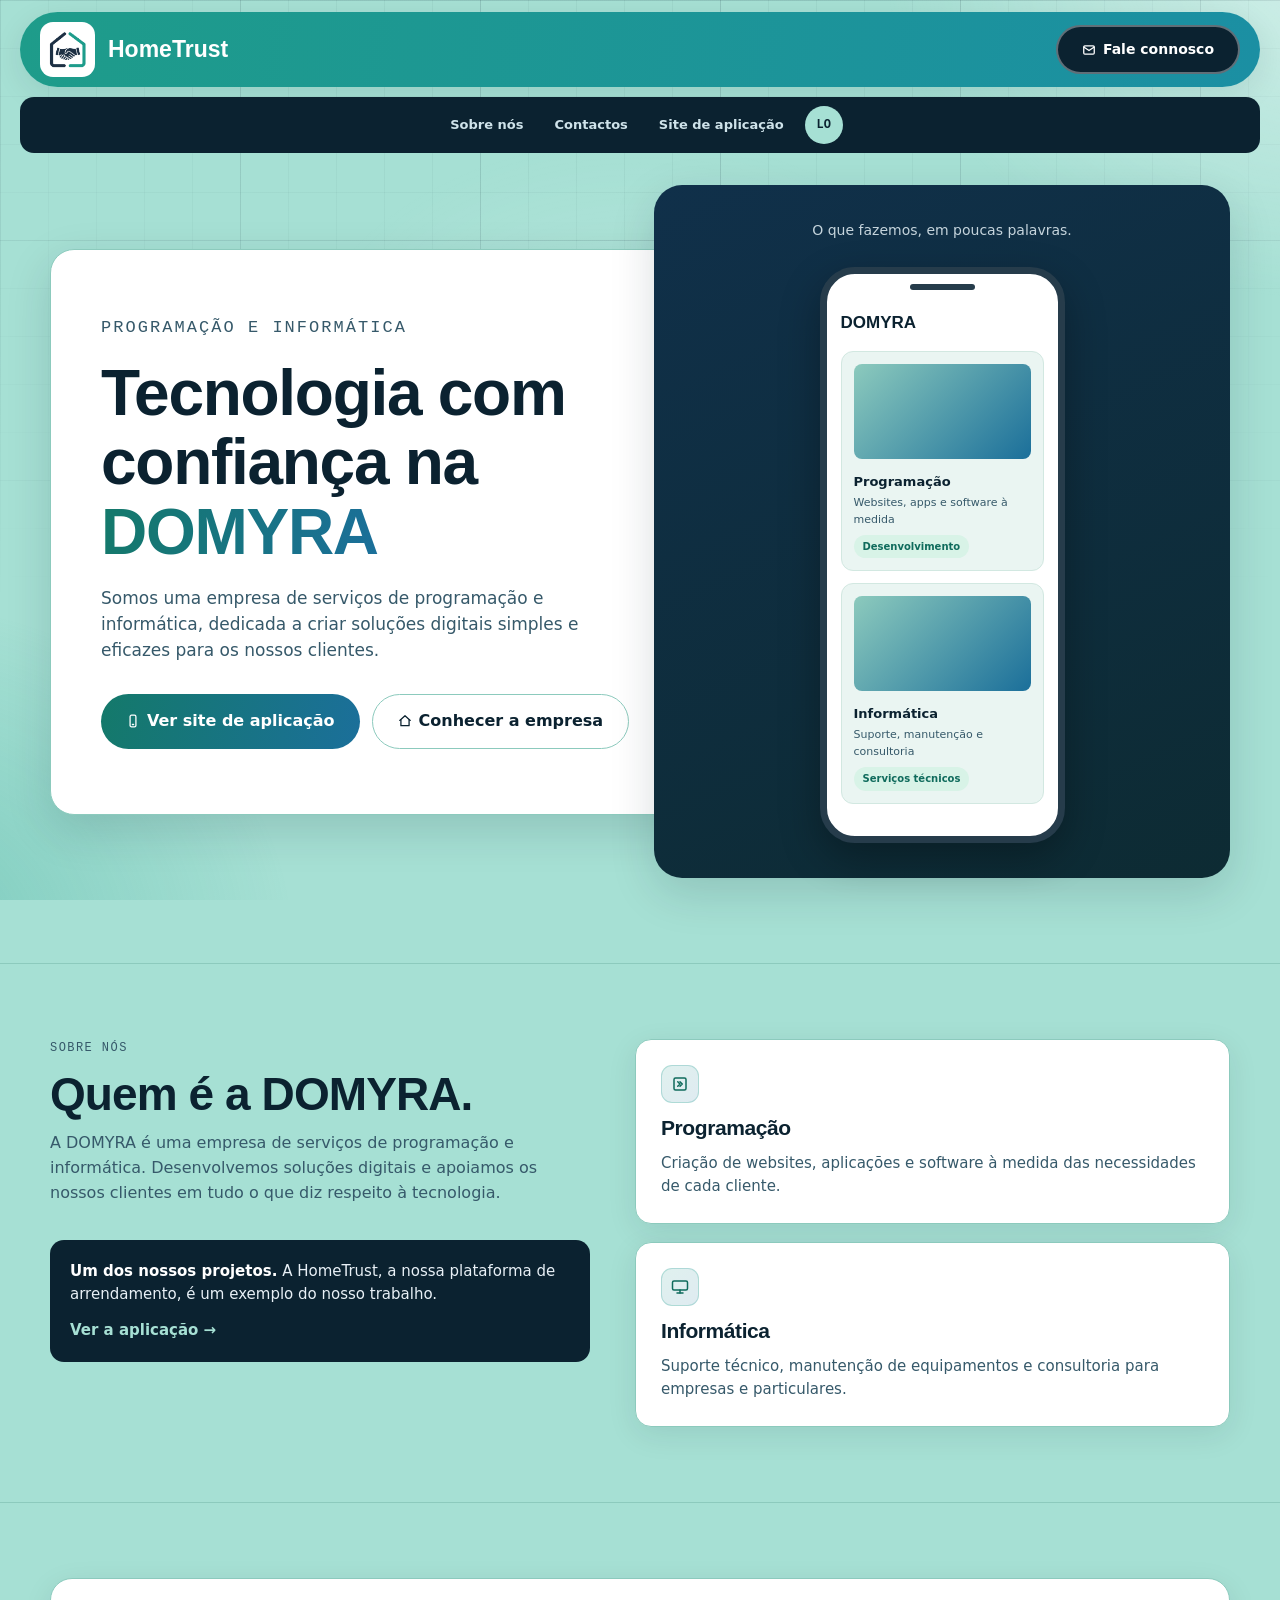
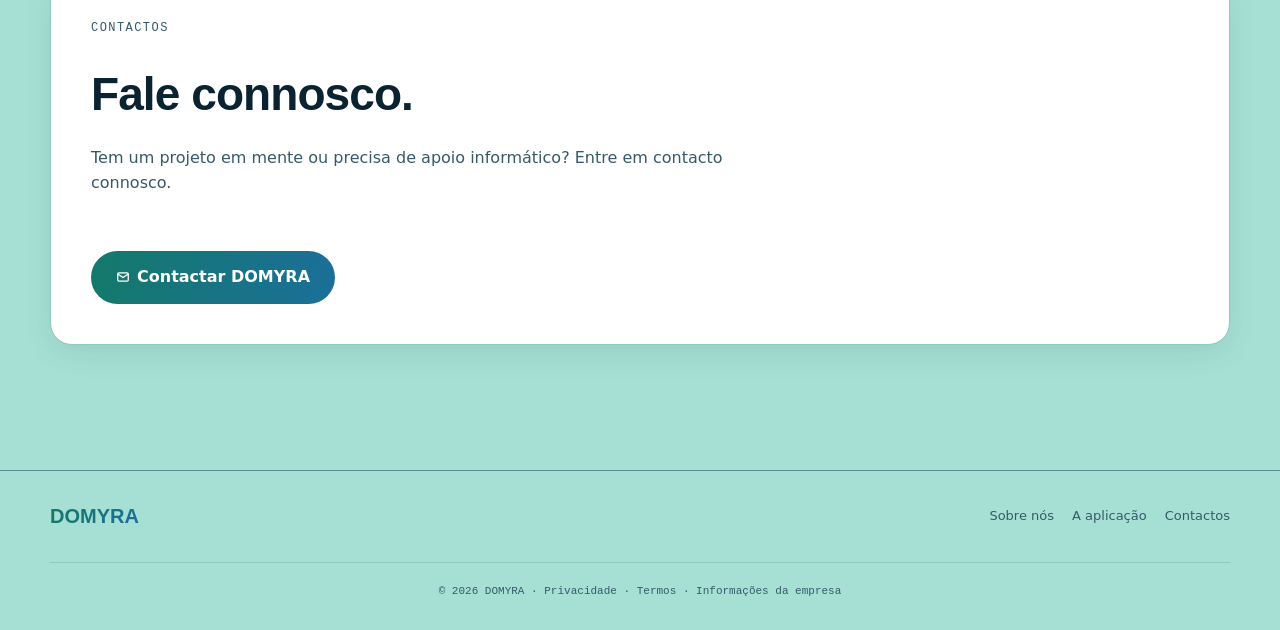
==== empresa.html @ c1da925f "mudança das paginas e agr é empresa" ====
<!DOCTYPE html>
<html lang="pt">

<head>

    <meta charset="UTF-8">

    <meta name="viewport"
          content="width=device-width, initial-scale=1.0">

    <meta name="description"
          content="DOMYRA - Serviços de programação e informática.">

    <title>DOMYRA | Programação e Informática</title>

    <link rel="stylesheet" href="style.css">

</head>


<body>


<!-- =================================================
     1. HEADER
================================================== -->

<header>

    <div class="header-inner">


        <!-- PRIMEIRA BARRA -->

        <div class="top-bar">

            <a href="#topo" class="logo-bolha">

                <img
                    src="Logotipo%20-%20HomeTrust%20-%20Sem%20fundo.png"
                    alt="Logótipo DOMYRA"
                    class="logo-img"
                >

                <span>HomeTrust</span>

            </a>


            <a href="#contactos" class="download-btn">
                <svg class="btn-icon" viewBox="0 0 24 24" fill="none" stroke="currentColor" stroke-width="2.2" stroke-linecap="round" stroke-linejoin="round" aria-hidden="true"><rect x="3" y="5" width="18" height="14" rx="2"/><path d="m3 7 9 6 9-6"/></svg>
                Fale connosco
            </a>

        </div>


        <!-- SEGUNDA BARRA -->

        <nav class="nav-bar">

            <div class="nav-links">

                <a href="#sobre">Sobre nós</a>

                <a href="#contactos">Contactos</a>

                <a href="aplicacao.html">Site de aplicação</a>

            </div>


            <a href="#contactos"
               class="user-circle"
               aria-label="Área de utilizador">

                LO

            </a>

        </nav>

    </div>

</header>



<!-- =================================================
     2. CONTEÚDO PRINCIPAL
================================================== -->

<main>


<!-- =================================================
     3. INÍCIO
================================================== -->

<section id="topo" class="hero container">


    <!-- CARTÃO BRANCO -->

    <div class="hero-content reveal is-visible">

        <p class="eyebrow">
            Programação e informática
        </p>


        <h1>
            Tecnologia com confiança na
            <span class="brand-text">DOMYRA</span>
        </h1>


        <p>
            Somos uma empresa de serviços de programação
            e informática, dedicada a criar soluções digitais
            simples e eficazes para os nossos clientes.
        </p>


        <div class="hero-actions">

            <a href="aplicacao.html" class="btn-primary">
                <svg class="btn-icon" viewBox="0 0 24 24" fill="none" stroke="currentColor" stroke-width="2.2" stroke-linecap="round" stroke-linejoin="round" aria-hidden="true"><rect x="7" y="2" width="10" height="20" rx="2.5"/><path d="M11 18h2"/></svg>
                Ver site de aplicação
            </a>

            <a href="#sobre" class="btn-secondary">
                <svg class="btn-icon" viewBox="0 0 24 24" fill="none" stroke="currentColor" stroke-width="2.2" stroke-linecap="round" stroke-linejoin="round" aria-hidden="true"><path d="M3 11 12 3l9 8"/><path d="M5 10v10h14V10"/></svg>
                Conhecer a empresa
            </a>

        </div>

    </div>



    <!-- PAINEL ESCURO -->

    <div class="hero-panel reveal is-visible">

        <p>
            O que fazemos, em poucas palavras.
        </p>


        <!-- SIMULAÇÃO DE TELEMÓVEL -->

        <div class="phone">

            <div class="phone-notch"></div>


            <div class="phone-header">
                DOMYRA
            </div>


            <div class="phone-property">

                <div class="phone-image"></div>

                <b>Programação</b>

                <p>Websites, apps e software à medida</p>

                <span class="phone-score">
                    Desenvolvimento
                </span>

            </div>


            <div class="phone-property">

                <div class="phone-image"></div>

                <b>Informática</b>

                <p>Suporte, manutenção e consultoria</p>

                <span class="phone-score">
                    Serviços técnicos
                </span>

            </div>

        </div>

    </div>

</section>



<!-- =================================================
     4. SOBRE NÓS
================================================== -->

<section class="block" id="sobre">

    <div class="container">

        <div class="about">


            <!-- APRESENTAÇÃO -->

            <div>

                <div class="section-head">

                    <p class="eyebrow">Sobre nós</p>

                    <h2>
                        Quem é a DOMYRA.
                    </h2>

                    <p>
                        A DOMYRA é uma empresa de serviços de
                        programação e informática. Desenvolvemos
                        soluções digitais e apoiamos os nossos
                        clientes em tudo o que diz respeito à
                        tecnologia.
                    </p>

                </div>


                <div class="callout">

                    <b>Um dos nossos projetos.</b>

                    A HomeTrust, a nossa plataforma de
                    arrendamento, é um exemplo do nosso
                    trabalho.

                    <a href="aplicacao.html" class="callout-link">
                        Ver a aplicação →
                    </a>

                </div>

            </div>



            <!-- INFORMAÇÕES -->

            <div class="facts">


                <article>

                    <div class="card-icon">
                        <svg viewBox="0 0 24 24" fill="none" stroke="currentColor" stroke-width="2" stroke-linecap="round" stroke-linejoin="round" aria-hidden="true"><rect x="4" y="4" width="16" height="16" rx="2"/><path d="m9 9 3 3-3 3"/><path d="m13 15 3-3-3-3" transform="translate(-1 0)"/></svg>
                    </div>

                    <h3>Programação</h3>

                    <p>
                        Criação de websites, aplicações e
                        software à medida das necessidades
                        de cada cliente.
                    </p>

                </article>


                <article>

                    <div class="card-icon">
                        <svg viewBox="0 0 24 24" fill="none" stroke="currentColor" stroke-width="2" stroke-linecap="round" stroke-linejoin="round" aria-hidden="true"><rect x="2" y="4" width="20" height="12" rx="2"/><path d="M8 20h8"/><path d="M12 16v4"/></svg>
                    </div>

                    <h3>Informática</h3>

                    <p>
                        Suporte técnico, manutenção de
                        equipamentos e consultoria para
                        empresas e particulares.
                    </p>

                </article>


            </div>

        </div>

    </div>

</section>





<!-- =================================================
     9. CONTACTOS
================================================== -->

<section class="block" id="contactos">

    <div class="container">


        <div class="contact-card">


            <div class="section-head">

                <p class="eyebrow">Contactos</p>

                <h2>
                    Fale connosco.
                </h2>

                <p>
                    Tem um projeto em mente ou precisa de
                    apoio informático? Entre em contacto
                    connosco.
                </p>

            </div>


            <!-- Substituir pelo email verdadeiro -->

            <a href="mailto:geral@domyra.pt"
               class="btn-primary">
                <svg class="btn-icon" viewBox="0 0 24 24" fill="none" stroke="currentColor" stroke-width="2.2" stroke-linecap="round" stroke-linejoin="round" aria-hidden="true"><rect x="3" y="5" width="18" height="14" rx="2"/><path d="m3 7 9 6 9-6"/></svg>
                Contactar DOMYRA
            </a>


        </div>

    </div>

</section>


</main>



<!-- =================================================
     10. RODAPÉ
================================================== -->

<footer>

    <div class="footer-inner">


        <div class="footer-logo">
            <span class="brand-text">DOMYRA</span>
        </div>


        <div class="footer-links">

            <a href="#sobre">Sobre nós</a>

            <a href="aplicacao.html">A aplicação</a>

            <a href="#contactos">Contactos</a>

        </div>


        <div class="footer-legal">

            © 2026 DOMYRA · Privacidade · Termos ·
            Informações da empresa

        </div>


    </div>

</footer>


<script>

    /* Animações de entrada ao fazer scroll */

    const revealSelectors = [
        ".section-head",
        ".callout",
        ".facts article",
        ".contact-card"
    ];

    const revealElements = document.querySelectorAll(revealSelectors.join(", "));

    revealElements.forEach(function (element) {
        element.classList.add("reveal");
    });

    const observer = new IntersectionObserver(
        function (entries) {
            entries.forEach(function (entry) {
                if (entry.isIntersecting) {
                    entry.target.classList.add("is-visible");
                    observer.unobserve(entry.target);
                }
            });
        },
        { threshold: 0.12 }
    );

    revealElements.forEach(function (element) {
        observer.observe(element);
    });

    /* Escalonamento entre cartões da mesma grelha */

    document.querySelectorAll(
        ".facts"
    ).forEach(function (grid) {
        grid.classList.add("reveal-group");
    });

</script>

</body>

</html>
---- style.css ----
/* =====================================================
   HOMETRUST
===================================================== */

:root {
    /* Cores principais */
    --bg: #A6E0D4;
    --fg: #0B2230;
    --muted: #36596A;

    /* Bordas */
    --line: #8CCABD;
    --strong: #5E8F96;

    /* Cores de ação */
    --action: #0F6B5C;
    --action-light: #1E9C8A;

    /* Outras cores */
    --yellow: #F2C94C;
    --yellow-text: #3A2E00;
    --orange: #E8884A;

    /* Cartões */
    --card: #FFFFFF;
    --dark-card: #0B2230;

    /* Gradiente da marca */
    --brand-gradient: linear-gradient(
        100deg,
        #14796A,
        #1B6F9A
    );

    /* Tipografia */
    --font-display: "Bricolage Grotesque", Arial, sans-serif;
    --font-body: "Figtree", system-ui, sans-serif;
    --font-mono: "IBM Plex Mono", monospace;

    /* Sombras */
    --shadow-soft: 0 8px 30px rgba(11, 34, 48, 0.09);
    --shadow-strong: 0 15px 45px rgba(11, 34, 48, 0.15);
}


/* =====================================================
   1.1 ANIMAÇÕES GERAIS
===================================================== */

/* Entrada ao fazer scroll */

.reveal {
    opacity: 0;

    transform: translateY(28px);

    transition:
        opacity 0.7s ease,
        transform 0.7s cubic-bezier(0.22, 1, 0.36, 1);

    will-change: opacity, transform;
}

.reveal.is-visible {
    opacity: 1;
    transform: translateY(0);
}

/* Escalonamento entre elementos irmãos */

.reveal-group > .reveal:nth-child(2) { transition-delay: 0.08s; }
.reveal-group > .reveal:nth-child(3) { transition-delay: 0.16s; }
.reveal-group > .reveal:nth-child(4) { transition-delay: 0.24s; }

/* Respeitar utilizadores com movimento reduzido */

@media (prefers-reduced-motion: reduce) {

    .reveal {
        opacity: 1;
        transform: none;
        transition: none;
    }

    *,
    *::before,
    *::after {
        animation-duration: 0.01ms !important;
        animation-iteration-count: 1 !important;
    }
}


/* Gradiente animado nos textos da marca */

@keyframes gradientShift {
    0%, 100% {
        background-position: 0% 50%;
    }
    50% {
        background-position: 100% 50%;
    }
}

.brand-text {
    background-size: 200% 200%;
    animation: gradientShift 6s ease infinite;
}


/* Flutuação suave do telemóvel */

@keyframes floatPhone {
    0%, 100% {
        transform: translateY(0) rotate(0deg);
    }
    50% {
        transform: translateY(-14px) rotate(-1.2deg);
    }
}

.phone {
    animation: floatPhone 5.5s ease-in-out infinite;
}

/* Cartões dentro do telemóvel aparecem em sequência */

@keyframes phoneCardIn {
    from {
        opacity: 0;
        transform: translateY(14px);
    }
    to {
        opacity: 1;
        transform: translateY(0);
    }
}

.phone-property {
    animation: phoneCardIn 0.8s ease backwards;
}

.phone-property:nth-of-type(1) { animation-delay: 0.4s; }
.phone-property:nth-of-type(2) { animation-delay: 0.9s; }


/* Etiqueta de fiabilidade a pulsar */

@keyframes pulseGlow {
    0%, 100% {
        box-shadow: 0 0 0 0 rgba(15, 107, 92, 0.35);
    }
    50% {
        box-shadow: 0 0 0 7px rgba(15, 107, 92, 0);
    }
}

.phone-score {
    animation: pulseGlow 2.4s ease-in-out infinite;
}


/* Brilho que atravessa o botão principal */

@keyframes shine {
    from {
        transform: translateX(-120%) skewX(-18deg);
    }
    to {
        transform: translateX(240%) skewX(-18deg);
    }
}

.btn-primary {
    position: relative;
    overflow: hidden;
}

.btn-primary::after {
    content: "";

    position: absolute;
    top: 0;
    left: 0;

    width: 45%;
    height: 100%;

    background: linear-gradient(
        90deg,
        transparent,
        rgba(255,255,255,0.45),
        transparent
    );

    transform: translateX(-120%) skewX(-18deg);

    animation: shine 4.5s ease-in-out infinite;
    animation-delay: 1.2s;

    pointer-events: none;
}


/* Botões: elevação suave no hover (só nos que navegam) */

.btn-primary,
.btn-secondary,
.plan-btn,
.download-btn,
.callout-link {
    transition:
        transform 0.35s cubic-bezier(0.22, 1, 0.36, 1),
        box-shadow 0.35s ease,
        background 0.35s ease,
        color 0.35s ease,
        border-color 0.35s ease;
}

/* Badge do plano destacado */

@keyframes badgeBounce {
    0%, 100% {
        transform: translateX(-50%) translateY(0);
    }
    50% {
        transform: translateX(-50%) translateY(-5px);
    }
}

.plan-badge {
    animation: badgeBounce 2.8s ease-in-out infinite;
}

/* Botões secundários */

.btn-secondary,
.plan-btn {
    transition: all 0.25s ease;
}

.btn-secondary:hover {
    transform: translateY(-3px);
    box-shadow: var(--shadow-soft);
}

.plan-btn:hover {
    transform: translateY(-2px);
    box-shadow: var(--shadow-soft);
}

/* Logótipo do cabeçalho */

.logo-img {
    transition: none;
}

/* Círculo de utilizador */

.user-circle {
    transition: transform 0.3s ease, box-shadow 0.3s ease;
}

.user-circle:hover {
    transform: scale(1.12);
    box-shadow: 0 0 0 5px rgba(166, 224, 212, 0.35);
}

/* Sublinhado animado nos links do menu */

.nav-links a {
    position: relative;
}

.nav-links a::after {
    content: "";

    position: absolute;
    left: 13px;
    right: 13px;
    bottom: 5px;

    height: 2px;

    background: #1E9C8A;

    border-radius: 2px;

    transform: scaleX(0);
    transform-origin: left;

    transition: transform 0.3s ease;
}

.nav-links a:hover::after {
    transform: scaleX(1);
}

/* Ícone dos cartões (menor) */

.card-icon {
    width: 38px;
    height: 38px;

    display: flex;
    align-items: center;
    justify-content: center;

    background: linear-gradient(
        135deg,
        rgba(30,156,138,0.14),
        rgba(27,111,154,0.14)
    );

    color: var(--action);

    border: 1px solid rgba(30,156,138,0.25);
    border-radius: 11px;

    margin-bottom: 14px;
}

.card-icon svg {
    width: 18px;
    height: 18px;
}

.card-icon-soft {
    background: rgba(30,156,138,0.09);
    border-radius: 50%;
}

/* Ícone nos títulos dos cartões "Como funciona" */

.how-card h3 {
    display: flex;
    align-items: center;
    gap: 8px;
}

.title-icon {
    width: 18px;
    height: 18px;

    flex-shrink: 0;

    color: var(--action);
}

/* Ícones dos botões (menor) */

.btn-icon {
    width: 14px;
    height: 14px;

    margin-right: 7px;

    flex-shrink: 0;
}

/* Checks dos planos */

.check-icon {
    width: 14px;
    height: 14px;

    flex-shrink: 0;

    margin-right: 8px;

    color: var(--action);

    vertical-align: -3px;
}

.plan-features li {
    display: flex;
    align-items: center;
}


/* =====================================================
   2. RESET E CONFIGURAÇÕES GERAIS
===================================================== */

* {
    box-sizing: border-box;
}

html {
    scroll-behavior: smooth;
    scroll-padding-top: 0px;
}

body {
    margin: 0;
    padding: 0;

    overflow-x: hidden;

    background-color: var(--bg);
    color: var(--fg);

    font-family: var(--font-body);
    font-size: 16px;
    line-height: 1.55;
}

img {
    max-width: 100%;
}

a {
    color: inherit;
}

button {
    font: inherit;
}

p {
    margin: 0;
}

h1, h2, h3, h4 {
    font-family: var(--font-display);
    color: var(--fg);
    line-height: 1.08;
    letter-spacing: -0.02em;
    margin: 0;
}

h1, h2 {
    font-weight: 800;
}

section {
    scroll-margin-top: 120px;
}


/* =====================================================
   3. FUNDO COM BRILHOS
===================================================== */

body::before {
    content: "";

    position: fixed;
    inset: 0;

    z-index: -2;
    pointer-events: none;

    background:
        radial-gradient(
            60vmax 45vmax at 105% -5%,
            rgba(255,255,255,0.50),
            transparent 60%
        ),
        radial-gradient(
            55vmax 45vmax at -10% 105%,
            rgba(30,156,138,0.32),
            transparent 60%
        ),
        radial-gradient(
            40vmax 30vmax at 50% 45%,
            rgba(255,255,255,0.18),
            transparent 70%
        );
}


/* =====================================================
   4. GRELHA ARQUITETÓNICA FIXA
===================================================== */

body::after {
    content: "";

    position: fixed;
    inset: 0;

    z-index: -1;
    pointer-events: none;

    background-image:
        linear-gradient(
            rgba(11,34,48,0.10) 1px,
            transparent 1px
        ),
        linear-gradient(
            90deg,
            rgba(11,34,48,0.10) 1px,
            transparent 1px
        ),
        linear-gradient(
            rgba(11,34,48,0.045) 1px,
            transparent 1px
        ),
        linear-gradient(
            90deg,
            rgba(11,34,48,0.045) 1px,
            transparent 1px
        );

    background-size:
        240px 240px,
        240px 240px,
        48px 48px,
        48px 48px;

    -webkit-mask-image:
        radial-gradient(
            120% 90% at 50% 0%,
            #000 20%,
            transparent 85%
        );

    mask-image:
        radial-gradient(
            120% 90% at 50% 0%,
            #000 20%,
            transparent 85%
        );
}


/* =====================================================
   5. ELEMENTOS GERAIS
===================================================== */

.container {
    width: min(1180px, calc(100% - 40px));
    margin-inline: auto;
}

.eyebrow {
    font-family: var(--font-mono);
    font-size: 12px;
    letter-spacing: 0.12em;
    text-transform: uppercase;
    color: var(--muted);
    font-weight: 500;
}

.section-head {
    display: grid;
    gap: 12px;
    max-width: 700px;
    margin-bottom: 35px;
}

.section-head h2 {
    font-size: clamp(30px, 4vw, 46px);
}

.section-head p {
    color: var(--muted);
}

.brand-text {
    background: var(--brand-gradient);
    background-clip: text;
    -webkit-background-clip: text;
    -webkit-text-fill-color: transparent;
}


/* =====================================================
   6. HEADER FIXO
===================================================== */

header {
    position: fixed;
    top: 0;
    left: 0;
    right: 0;

    width: 100%;

    z-index: 1000;

    padding: 12px 20px;

    display: flex;
    justify-content: center;
}

.header-inner {
    width: min(1280px, 100%);

    display: flex;
    flex-direction: column;
    gap: 10px;
}


/* =====================================================
   7. PRIMEIRA BARRA - LOGÓTIPO E DOWNLOAD
===================================================== */

.top-bar {
    min-height: 70px;

    display: flex;
    align-items: center;
    justify-content: space-between;

    padding: 10px 20px;

    background: linear-gradient(
        100deg,
        #1E9C8A,
        #1B8FA3
    );

    border-radius: 50px;

    box-shadow: var(--shadow-soft);
}


/* Logótipo */

.logo-bolha {
    display: flex;
    align-items: center;
    gap: 13px;

    text-decoration: none;

    font-family: var(--font-display);
    font-size: 23px;
    font-weight: 800;

    color: #FFFFFF;
}

.logo-img {
    width: 55px;
    height: 55px;

    object-fit: contain;

    background: #FFFFFF;

    padding: 5px;

    border-radius: 13px;

    flex-shrink: 0;
}


/* Botão descarregar */

.download-btn {
    display: inline-flex;
    align-items: center;
    justify-content: center;

    padding: 12px 24px;

    border-radius: 50px;

    background: var(--fg);
    color: #FFFFFF;

    border: 2px solid rgba(255,255,255,0.35);

    text-decoration: none;

    font-weight: 700;
    font-size: 14px;

    transition: 0.25s ease;
}

.download-btn:hover {
    background: #FFFFFF;
    color: var(--fg);
    transform: translateY(-2px);
}


/* =====================================================
   8. SEGUNDA BARRA - MENU
===================================================== */

.nav-bar {
    min-height: 56px;

    display: flex;
    align-items: center;
    justify-content: center;

    gap: 8px;

    padding: 8px 18px;

    background: #0B2230;

    border-radius: 14px;
}

.nav-links {
    display: flex;
    justify-content: center;
    align-items: center;
    flex-wrap: wrap;

    gap: 5px;
}

.nav-links a {
    text-decoration: none;

    color: #CFE3EA;

    padding: 9px 13px;

    border-radius: 30px;

    font-size: 13px;
    font-weight: 600;

    transition: 0.2s ease;
}

.nav-links a:hover {
    background: rgba(30,156,138,0.2);
    color: #FFFFFF;
}

/* Secção selecionada através de âncora */

.nav-links a:target {
    background: #1E9C8A;
    color: #0B2230;
}


/* Perfil de utilizador */

.user-circle {
    width: 38px;
    height: 38px;

    flex-shrink: 0;

    display: flex;
    align-items: center;
    justify-content: center;

    background: #A6E0D4;
    color: #0B2230;

    border-radius: 50%;

    font-family: var(--font-mono);
    font-weight: 600;
    font-size: 12px;

    text-decoration: none;
}


/* =====================================================
   9. CONTEÚDO PRINCIPAL
===================================================== */

main {
    padding-top: 180px;
}

section.block {
    padding-block: 75px;
    border-top: 1px solid var(--line);
}


/* =====================================================
   10. INÍCIO - HERO
===================================================== */

.hero {
    padding-top: 5px;
    padding-bottom: 85px;

    display: grid;
    grid-template-columns: 1.1fr 0.9fr;

    align-items: center;

    gap: 0;
}


/* Cartão branco principal */

.hero-content {
    position: relative;
    z-index: 2;

    background: #FFFFFF;

    border: 1px solid var(--line);
    border-radius: 24px;

    padding: 65px 50px;

    box-shadow: var(--shadow-strong);
}

.hero-content h1 {
    font-size: clamp(38px, 5vw, 65px);
    margin: 18px 0;
}

.hero-content > p {
    color: var(--muted);
    max-width: 500px;
    font-size: 17px;
}

.hero-actions {
    display: flex;
    flex-wrap: wrap;
    gap: 12px;

    margin-top: 30px;
}


/* Botões */

.btn-primary {
    display: inline-flex;
    justify-content: center;
    align-items: center;

    background: var(--brand-gradient);
    color: #FFFFFF;

    border: none;
    border-radius: 50px;

    padding: 14px 25px;

    font-weight: 700;
    text-decoration: none;

}

.btn-primary:hover {
    transform: translateY(-3px);
    box-shadow: var(--shadow-soft);
}

.btn-secondary {
    display: inline-flex;
    justify-content: center;
    align-items: center;

    border: 1px solid var(--line);
    border-radius: 50px;

    padding: 14px 25px;

    color: var(--fg);
    background: #FFFFFF;

    font-weight: 700;
    text-decoration: none;
}

.btn-secondary:hover {
    border-color: var(--action);
    color: var(--action);
}


/* =====================================================
   11. PAINEL ESCURO COM TELEMÓVEL
===================================================== */

.hero-panel {
    position: relative;
    z-index: 3;

    margin-left: -45px;

    min-height: 510px;

    padding: 35px;

    display: flex;
    flex-direction: column;
    align-items: center;
    justify-content: center;

    background: linear-gradient(
        155deg,
        #10304A,
        #0D2B33
    );

    border-radius: 28px;

    box-shadow: var(--shadow-strong);
}

.hero-panel > p {
    color: #C5D4DC;
    text-align: center;
    margin-bottom: 25px;
    font-size: 14px;
}


/* Telemóvel de demonstração */

.phone {
    width: 245px;
    max-width: 100%;

    min-height: 390px;

    background: #FFFFFF;

    border: 7px solid #263C4B;
    border-radius: 35px;

    padding: 20px 14px;

    box-shadow: 0 15px 40px rgba(0,0,0,0.3);
}

.phone-notch {
    width: 65px;
    height: 6px;

    background: #263C4B;
    border-radius: 10px;

    margin: -10px auto 20px;
}

.phone-header {
    font-family: var(--font-display);
    font-weight: 800;
    font-size: 17px;
    margin-bottom: 15px;
}

.phone-property {
    background: #EAF5F2;
    border: 1px solid #D2E8E1;
    border-radius: 12px;

    padding: 12px;
    margin-bottom: 12px;
}

.phone-image {
    height: 95px;

    background: linear-gradient(
        135deg,
        #8CCABD,
        #1B6F9A
    );

    border-radius: 8px;
    margin-bottom: 10px;
}

.phone-property b {
    font-size: 13px;
}

.phone-property p {
    color: var(--muted);
    font-size: 11px;
}

.phone-score {
    display: inline-block;

    margin-top: 7px;

    background: #D8F3E7;
    color: #0F6B5C;

    padding: 4px 9px;

    border-radius: 20px;

    font-size: 10px;
    font-weight: 700;
}


/* =====================================================
   12. CAIXAS DE AVISO
===================================================== */

.callout {
    margin-top: 25px;

    background: #0B2230;
    color: #E8F0F6;

    padding: 20px;

    border-radius: 14px;

    font-size: 15px;
}

.callout b {
    color: #FFFFFF;
}

.callout-link {
    display: inline-block;

    margin-top: 12px;

    color: #A6E0D4;
    font-weight: 700;
    text-decoration: none;

    transition: color 0.25s ease, transform 0.25s ease;
}

.callout-link:hover {
    color: #FFFFFF;
    transform: translateX(4px);
}


/* =====================================================
   13. SOBRE NÓS
===================================================== */

.about {
    display: grid;

    grid-template-columns:
        minmax(0, 1fr)
        minmax(0, 1.1fr);

    gap: 45px;

    align-items: start;
}

.facts {
    display: grid;
    gap: 18px;
}

.facts article {
    background: #FFFFFF;

    border: 1px solid var(--line);
    border-radius: 16px;

    padding: 25px;

    box-shadow: var(--shadow-soft);
}

.facts article h3 {
    font-size: 21px;
    margin-bottom: 12px;
}

.facts article p {
    color: var(--muted);
    font-size: 15px;
}


/* =====================================================
   14. COMO FUNCIONA - DOIS QUADRADOS
===================================================== */

.how-grid {
    display: grid;

    grid-template-columns: repeat(2, minmax(0, 1fr));

    gap: 25px;

    width: 100%;
    margin-top: 35px;
}

.how-card {
    min-width: 0;

    background: #FFFFFF;

    border: 1px solid var(--line);
    border-radius: 20px;

    padding: 32px;

    box-shadow: var(--shadow-soft);
}

.how-card h3 {
    font-size: 25px;
    margin-bottom: 22px;
}


/* Passos */

.steps {
    list-style: none;
    padding: 0;
    margin: 0;
}

.steps li {
    display: flex;
    align-items: flex-start;
    gap: 14px;

    padding: 17px 0;

    border-bottom: 1px solid #E0EFEB;
}

.steps li:last-child {
    border-bottom: none;
}


/* Números */

.step-number {
    flex-shrink: 0;

    width: 36px;
    height: 36px;

    display: flex;
    align-items: center;
    justify-content: center;

    background: #1E9C8A;
    color: #FFFFFF;

    border-radius: 50%;

    font-family: var(--font-mono);
    font-weight: 600;
}

.step-content {
    flex: 1;
    min-width: 0;
}

.step-content b {
    display: block;

    color: var(--fg);
    font-size: 15px;

    margin-bottom: 5px;
}

.step-content p {
    color: var(--muted);
    font-size: 14px;
}


/* =====================================================
   15. PONTUAÇÃO DE FIABILIDADE
===================================================== */

.reliability-card {
    grid-column: 1 / -1;
}

.reliability-card > h3 {
    font-size: clamp(23px, 3vw, 32px);
}

.reliability-intro {
    color: var(--muted);
    margin-bottom: 28px;
    max-width: 800px;
}


/* Tabelas */

.reliability-tables {
    display: grid;

    grid-template-columns: repeat(2, minmax(0, 1fr));

    gap: 25px;
}

.reliability-tables h4 {
    font-size: 18px;
    margin-bottom: 15px;
}

.reliability-table {
    width: 100%;
    border-collapse: collapse;

    border: 1px solid var(--line);
    border-radius: 12px;

    overflow: hidden;

    font-size: 14px;
}

.reliability-table th {
    background: #0B2230;
    color: #FFFFFF;

    padding: 14px;

    text-align: left;
    font-weight: 600;
}

.reliability-table td {
    padding: 14px;

    border-bottom: 1px solid #E0EFEB;

    color: var(--fg);
}

.reliability-table tr:last-child td {
    border-bottom: none;
}

.reliability-table td:last-child,
.reliability-table th:last-child {
    text-align: center;
}


/* Níveis */

.reliability-title {
    margin-top: 35px;
    margin-bottom: 15px;

    font-size: 19px;
}

.reliability-levels {
    display: grid;

    grid-template-columns: repeat(3, minmax(0, 1fr));

    gap: 15px;
}

.level {
    padding: 20px;

    border-radius: 14px;

    background: #F4FAF8;

    text-align: center;
}

.level b {
    display: block;
    margin-bottom: 6px;
}

.level span {
    font-family: var(--font-mono);
    font-size: 12px;
}

.level-high {
    border: 1px solid #36C98F;
}

.level-high b {
    color: #0F8058;
}

.level-medium {
    border: 1px solid var(--yellow);
}

.level-medium b {
    color: #977000;
}

.level-low {
    border: 1px solid #E27676;
}

.level-low b {
    color: #B33F3F;
}


/* Nota legal */

.reliability-note {
    margin-top: 25px;

    padding: 18px;

    background: #EAF5F2;

    border-left: 4px solid var(--strong);

    border-radius: 8px;

    color: var(--muted);

    font-size: 13px;
}


/* =====================================================
   16. DESTAQUES
===================================================== */

.highlight-grid {
    display: grid;

    grid-template-columns: repeat(3, minmax(0, 1fr));

    gap: 20px;
}

.highlight-card {
    background: #FFFFFF;

    border: 1px solid var(--line);
    border-radius: 18px;

    padding: 28px;

    box-shadow: var(--shadow-soft);
}

.highlight-card h3 {
    font-size: 21px;
    margin-bottom: 12px;
}

.highlight-card p {
    color: var(--muted);
    font-size: 14px;
}


/* =====================================================
   17. SERVIÇOS
===================================================== */

.service-grid {
    display: grid;

    grid-template-columns: repeat(3, minmax(0, 1fr));

    gap: 20px;
}

.service-card {
    background: #FFFFFF;

    border: 1px solid var(--line);
    border-radius: 18px;

    padding: 30px;

    box-shadow: var(--shadow-soft);
}

.service-number {
    font-family: var(--font-mono);
    font-size: 12px;

    color: var(--action);

    margin-bottom: 18px;
}

.service-card h3 {
    font-size: 21px;
    margin-bottom: 12px;
}

.service-card p {
    color: var(--muted);
    font-size: 14px;
}


/* =====================================================
   18. PLANOS
===================================================== */

.plans-grid {
    display: grid;

    grid-template-columns: repeat(3, minmax(0, 1fr));

    gap: 22px;

    align-items: stretch;
}

.plan-card {
    position: relative;

    background: #FFFFFF;

    border: 1px solid var(--line);
    border-radius: 20px;

    padding: 32px;

    box-shadow: var(--shadow-soft);
}

.plan-card h3 {
    font-size: 23px;
    margin-bottom: 12px;
}

.plan-card p {
    color: var(--muted);
    font-size: 14px;
}

.plan-price {
    font-family: var(--font-mono);
    font-size: 28px;
    font-weight: 600;

    color: var(--fg);

    margin: 22px 0;
}

.plan-features {
    list-style: none;
    padding: 0;

    margin: 20px 0;
}

.plan-features li {
    padding: 9px 0;

    color: var(--muted);
    font-size: 14px;

    border-bottom: 1px solid #E0EFEB;
}

.plan-btn {
    display: block;

    width: 100%;

    text-align: center;

    background: var(--action);
    color: #FFFFFF;

    padding: 13px;

    border-radius: 50px;

    text-decoration: none;
    font-weight: 700;

    margin-top: 25px;
}

.plan-btn:hover {
    background: #0B5147;
}


/* Plano mais escolhido */

.plan-featured {
    border: 2px solid var(--yellow);

    transform: translateY(-8px);
}

.plan-featured.is-visible {
    transform: translateY(-8px);
}

.plan-badge {
    position: absolute;

    top: -14px;
    left: 50%;

    transform: translateX(-50%);

    background: var(--yellow);
    color: var(--yellow-text);

    padding: 6px 16px;

    border-radius: 50px;

    font-family: var(--font-mono);
    font-size: 11px;
    font-weight: 600;

    white-space: nowrap;
    text-transform: uppercase;
}


/* =====================================================
   19. CONTACTOS
===================================================== */

.contact-card {
    background: #FFFFFF;

    border: 1px solid var(--line);
    border-radius: 22px;

    padding: 40px;

    box-shadow: var(--shadow-soft);
}

.contact-card h2 {
    margin-bottom: 15px;
}

.contact-card p {
    color: var(--muted);
    margin-bottom: 20px;
}

.contact-link {
    color: var(--action);
    font-weight: 700;
    text-decoration: none;
}

.contact-link:hover {
    text-decoration: underline;
}


/* =====================================================
   20. RODAPÉ
===================================================== */

footer {
    margin-top: 50px;

    border-top: 1px solid var(--strong);

    padding: 30px 20px;

    color: var(--muted);
}

.footer-inner {
    width: min(1180px, 100%);
    margin-inline: auto;

    display: flex;
    align-items: center;
    justify-content: space-between;

    gap: 20px;
    flex-wrap: wrap;
}

.footer-logo {
    font-family: var(--font-display);
    font-weight: 800;
    font-size: 20px;
}

.footer-links {
    display: flex;
    flex-wrap: wrap;
    gap: 18px;
}

.footer-links a {
    color: var(--muted);
    font-size: 13px;
    text-decoration: none;
}

.footer-links a:hover {
    color: var(--action);
}

.footer-legal {
    width: 100%;

    padding-top: 20px;
    margin-top: 10px;

    border-top: 1px solid var(--line);

    font-family: var(--font-mono);
    font-size: 11px;

    text-align: center;
}


/* =====================================================
   21. RESPONSIVIDADE - TABLETS
===================================================== */

@media (max-width: 950px) {

    .hero {
        grid-template-columns: 1fr;
        gap: 20px;
    }

    .hero-panel {
        margin-left: 0;
    }

    .about {
        grid-template-columns: 1fr;
    }

    .plans-grid {
        grid-template-columns: 1fr 1fr;
    }

    .plan-featured {
        transform: none;
    }

    .highlight-grid,
    .service-grid {
        grid-template-columns: repeat(2, minmax(0, 1fr));
    }

}


/* =====================================================
   22. RESPONSIVIDADE - TELEMÓVEIS
===================================================== */

@media (max-width: 650px) {

    body {
        font-size: 15px;
    }

    header {
        padding: 8px 10px;
    }

    .top-bar {
        min-height: 65px;
        padding: 8px 12px;
    }

    .logo-bolha {
        font-size: 18px;
        gap: 8px;
    }

    .logo-img {
        width: 45px;
        height: 45px;
    }

    .download-btn {
        padding: 10px 13px;
        font-size: 11px;
    }

    .nav-bar {
        justify-content: flex-start;
        overflow-x: auto;
        padding: 8px;
        gap: 8px;
    }

    .nav-links {
        flex-wrap: nowrap;
        justify-content: flex-start;
        min-width: max-content;
    }

    .nav-links a {
        font-size: 12px;
        padding: 8px 11px;
    }

    .user-circle {
        width: 32px;
        height: 32px;
    }

    main {
        padding-top: 160px;
    }

    .container {
        width: calc(100% - 28px);
    }

    .hero {
        padding-top: 20px;
        padding-bottom: 50px;
    }

    .hero-content {
        padding: 35px 25px;
    }

    .hero-content h1 {
        font-size: 39px;
    }

    .hero-panel {
        min-height: 460px;
        padding: 25px 15px;
    }

    section.block {
        padding-block: 50px;
    }

    .section-head h2 {
        font-size: 30px;
    }

    .how-grid {
        grid-template-columns: 1fr;
    }

    .reliability-card {
        grid-column: auto;
    }

    .how-card {
        padding: 23px;
    }

    .reliability-tables {
        grid-template-columns: 1fr;
    }

    .reliability-table {
        font-size: 12px;
    }

    .reliability-table td,
    .reliability-table th {
        padding: 10px 8px;
    }

    .reliability-levels {
        grid-template-columns: 1fr;
    }

    .highlight-grid,
    .service-grid,
    .plans-grid {
        grid-template-columns: 1fr;
    }

    .plan-featured {
        transform: none;
    }

    .contact-card {
        padding: 25px;
    }

    .footer-inner {
        flex-direction: column;
        text-align: center;
    }

    .footer-links {
        justify-content: center;
    }

}
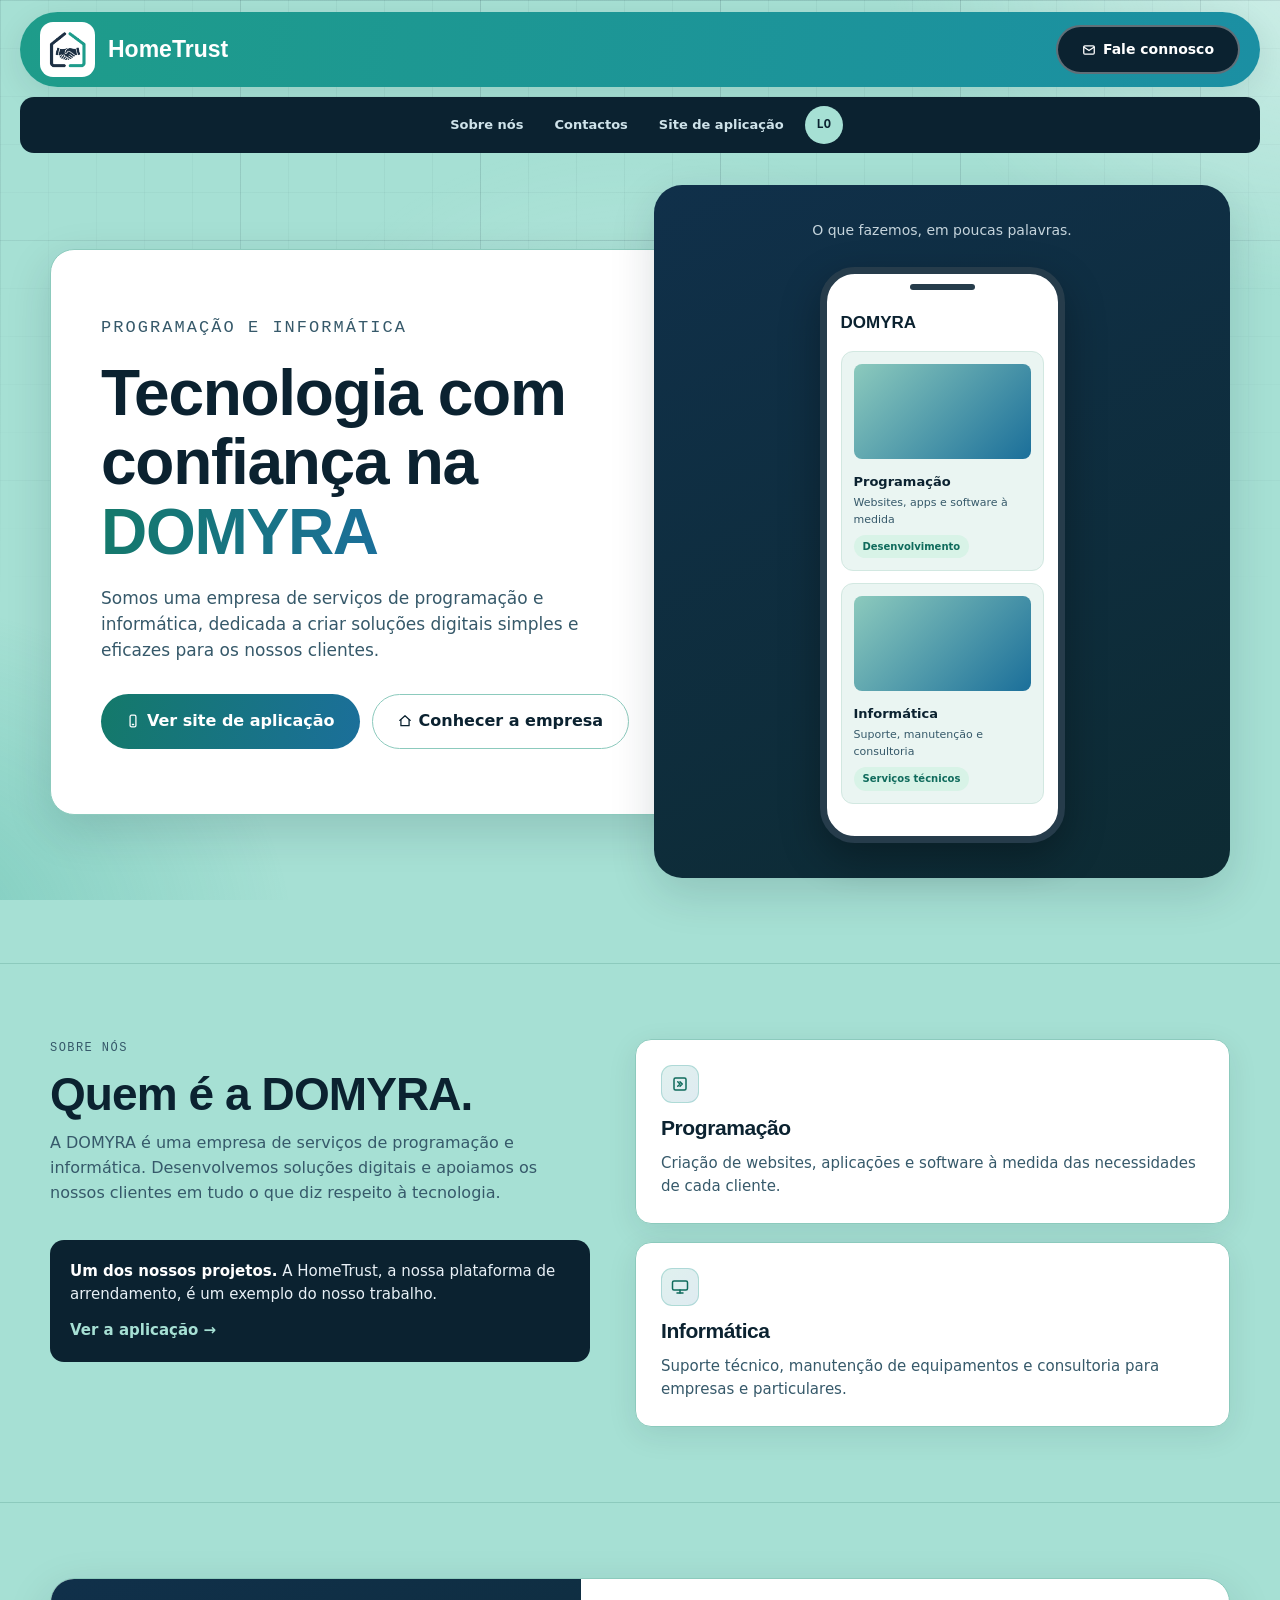
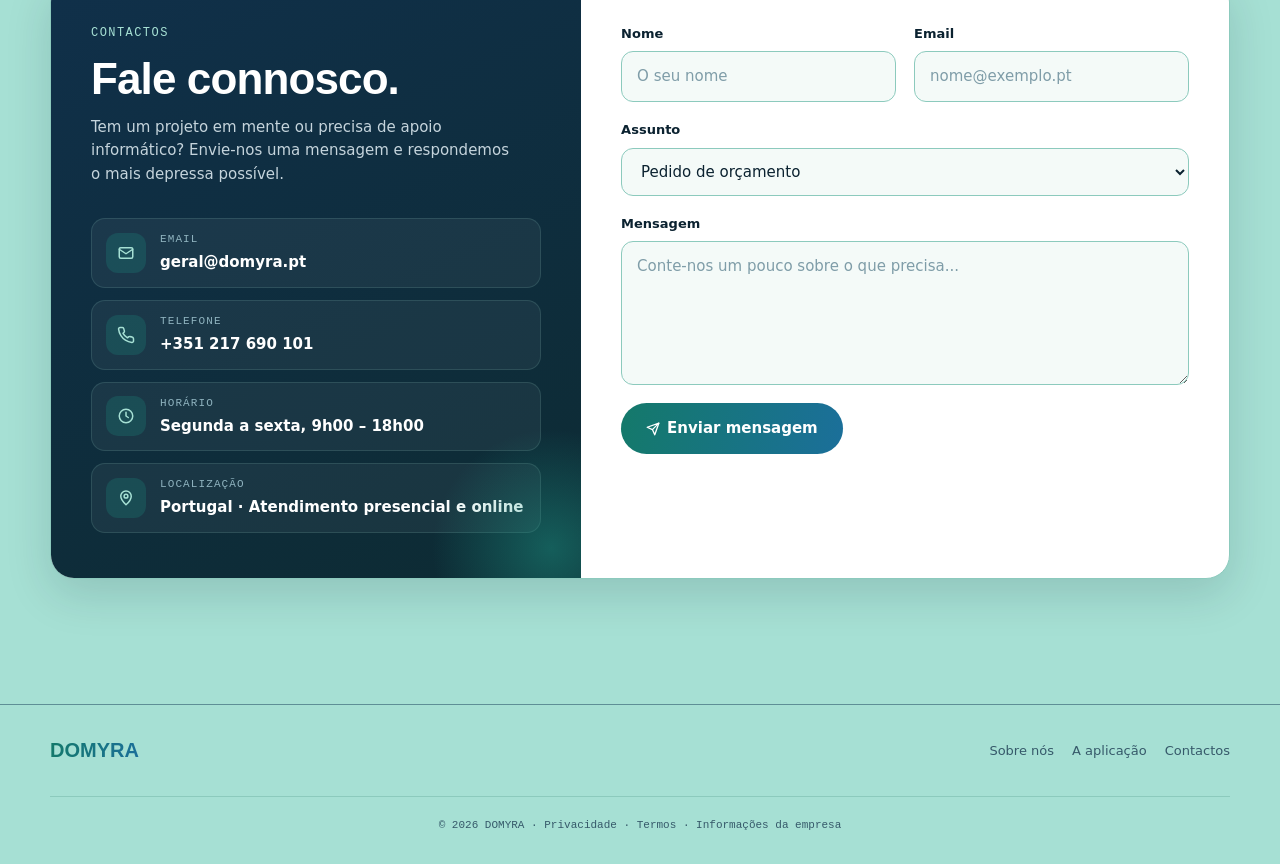
==== commit 9c6416de: "agr sim adicionei os contactos" ====
--- a/empresa.html
+++ b/empresa.html
@@ -35,7 +35,7 @@
 
         <div class="top-bar">
 
-            <a href="#topo" class="logo-bolha">
+            <a href="index.html" class="logo-bolha">
 
                 <img
                     src="Logotipo%20-%20HomeTrust%20-%20Sem%20fundo.png"
@@ -66,7 +66,7 @@
 
                 <a href="#contactos">Contactos</a>
 
-                <a href="aplicacao.html">Site de aplicação</a>
+                <a href="index.html">Site de aplicação</a>
 
             </div>
 
@@ -125,7 +125,7 @@
 
         <div class="hero-actions">
 
-            <a href="aplicacao.html" class="btn-primary">
+            <a href="index.html" class="btn-primary">
                 <svg class="btn-icon" viewBox="0 0 24 24" fill="none" stroke="currentColor" stroke-width="2.2" stroke-linecap="round" stroke-linejoin="round" aria-hidden="true"><rect x="7" y="2" width="10" height="20" rx="2.5"/><path d="M11 18h2"/></svg>
                 Ver site de aplicação
             </a>
@@ -241,7 +241,7 @@
                     arrendamento, é um exemplo do nosso
                     trabalho.
 
-                    <a href="aplicacao.html" class="callout-link">
+                    <a href="index.html" class="callout-link">
                         Ver a aplicação →
                     </a>
 
@@ -314,7 +314,9 @@
         <div class="contact-card">
 
 
-            <div class="section-head">
+            <!-- LADO ESCURO: INFORMAÇÕES DE CONTACTO -->
+
+            <div class="contact-info">
 
                 <p class="eyebrow">Contactos</p>
 
@@ -322,22 +324,108 @@
                     Fale connosco.
                 </h2>
 
-                <p>
+                <p class="contact-intro">
                     Tem um projeto em mente ou precisa de
-                    apoio informático? Entre em contacto
-                    connosco.
+                    apoio informático? Envie-nos uma mensagem
+                    e respondemos o mais depressa possível.
                 </p>
 
-            </div>
-
-
-            <!-- Substituir pelo email verdadeiro -->
-
-            <a href="mailto:geral@domyra.pt"
-               class="btn-primary">
-                <svg class="btn-icon" viewBox="0 0 24 24" fill="none" stroke="currentColor" stroke-width="2.2" stroke-linecap="round" stroke-linejoin="round" aria-hidden="true"><rect x="3" y="5" width="18" height="14" rx="2"/><path d="m3 7 9 6 9-6"/></svg>
-                Contactar DOMYRA
-            </a>
+
+                <ul class="contact-list">
+
+                    <!-- Substituir pelo email verdadeiro -->
+                    <li>
+                        <span class="contact-icon">
+                            <svg viewBox="0 0 24 24" fill="none" stroke="currentColor" stroke-width="2" stroke-linecap="round" stroke-linejoin="round" aria-hidden="true"><rect x="3" y="5" width="18" height="14" rx="2"/><path d="m3 7 9 6 9-6"/></svg>
+                        </span>
+                        <div>
+                            <span class="contact-label">Email</span>
+                            <a href="mailto:geral@domyra.pt">geral@domyra.pt</a>
+                        </div>
+                    </li>
+
+                    <!-- Substituir pelo número verdadeiro -->
+                    <li>
+                        <span class="contact-icon">
+                            <svg viewBox="0 0 24 24" fill="none" stroke="currentColor" stroke-width="2" stroke-linecap="round" stroke-linejoin="round" aria-hidden="true"><path d="M22 16.9v3a2 2 0 0 1-2.2 2 19.8 19.8 0 0 1-8.6-3.1 19.5 19.5 0 0 1-6-6A19.8 19.8 0 0 1 2.1 4.2 2 2 0 0 1 4.1 2h3a2 2 0 0 1 2 1.7c.1.9.4 1.8.7 2.7a2 2 0 0 1-.5 2.1L8 9.8a16 16 0 0 0 6 6l1.3-1.3a2 2 0 0 1 2.1-.4c.9.3 1.8.6 2.7.7a2 2 0 0 1 1.7 2z"/></svg>
+                        </span>
+                        <div>
+                            <span class="contact-label">Telefone</span>
+                            <a href="tel:+351912345678">+351 217 690 101</a>
+                        </div>
+                    </li>
+
+                    <li>
+                        <span class="contact-icon">
+                            <svg viewBox="0 0 24 24" fill="none" stroke="currentColor" stroke-width="2" stroke-linecap="round" stroke-linejoin="round" aria-hidden="true"><circle cx="12" cy="12" r="9"/><path d="M12 7v5l3 2"/></svg>
+                        </span>
+                        <div>
+                            <span class="contact-label">Horário</span>
+                            <span>Segunda a sexta, 9h00 – 18h00</span>
+                        </div>
+                    </li>
+
+                    <li>
+                        <span class="contact-icon">
+                            <svg viewBox="0 0 24 24" fill="none" stroke="currentColor" stroke-width="2" stroke-linecap="round" stroke-linejoin="round" aria-hidden="true"><path d="M12 21s-7-6.2-7-11.5a7 7 0 0 1 14 0C19 14.8 12 21 12 21z"/><circle cx="12" cy="9.5" r="2.5"/></svg>
+                        </span>
+                        <div>
+                            <span class="contact-label">Localização</span>
+                            <span>Portugal · Atendimento presencial e online</span>
+                        </div>
+                    </li>
+
+                </ul>
+
+            </div>
+
+
+
+            <!-- LADO BRANCO: FORMULÁRIO -->
+
+            <form class="contact-form" data-email="geral@domyra.pt" novalidate>
+
+                <div class="form-row">
+
+                    <label class="form-field">
+                        <span>Nome</span>
+                        <input type="text" name="nome" placeholder="O seu nome" autocomplete="name" required>
+                    </label>
+
+                    <label class="form-field">
+                        <span>Email</span>
+                        <input type="email" name="email" placeholder="nome@exemplo.pt" autocomplete="email" required>
+                    </label>
+
+                </div>
+
+
+                <label class="form-field">
+                    <span>Assunto</span>
+                    <select name="assunto" required>
+                        <option value="Pedido de orçamento">Pedido de orçamento</option>
+                        <option value="Programação (websites e apps)">Programação (websites e apps)</option>
+                        <option value="Suporte informático">Suporte informático</option>
+                        <option value="Aplicação HomeTrust">Aplicação HomeTrust</option>
+                        <option value="Outro assunto">Outro assunto</option>
+                    </select>
+                </label>
+
+
+                <label class="form-field">
+                    <span>Mensagem</span>
+                    <textarea name="mensagem" rows="5" placeholder="Conte-nos um pouco sobre o que precisa..." required></textarea>
+                </label>
+
+
+                <button type="submit" class="btn-primary contact-submit">
+                    <svg class="btn-icon" viewBox="0 0 24 24" fill="none" stroke="currentColor" stroke-width="2.2" stroke-linecap="round" stroke-linejoin="round" aria-hidden="true"><path d="M22 2 11 13"/><path d="M22 2 15 22l-4-9-9-4z"/></svg>
+                    Enviar mensagem
+                </button>
+
+                <p class="form-status" role="status" aria-live="polite"></p>
+
+            </form>
 
 
         </div>
@@ -369,7 +457,7 @@
 
             <a href="#sobre">Sobre nós</a>
 
-            <a href="aplicacao.html">A aplicação</a>
+            <a href="index.html">A aplicação</a>
 
             <a href="#contactos">Contactos</a>
 
@@ -432,6 +520,8 @@
 
 </script>
 
+<script src="contactos.js"></script>
+
 </body>
 
 </html>
--- a/style.css
+++ b/style.css
@@ -1544,33 +1544,250 @@
 ===================================================== */
 
 .contact-card {
+    display: grid;
+    grid-template-columns: minmax(0, 0.9fr) minmax(0, 1.1fr);
+
     background: #FFFFFF;
 
     border: 1px solid var(--line);
-    border-radius: 22px;
-
-    padding: 40px;
-
-    box-shadow: var(--shadow-soft);
-}
-
-.contact-card h2 {
-    margin-bottom: 15px;
-}
-
-.contact-card p {
-    color: var(--muted);
-    margin-bottom: 20px;
-}
-
-.contact-link {
+    border-radius: 24px;
+
+    overflow: hidden;
+
+    box-shadow: var(--shadow-strong);
+}
+
+
+/* Lado escuro com as informações */
+
+.contact-info {
+    position: relative;
+
+    padding: 45px 40px;
+
+    background: linear-gradient(
+        155deg,
+        #10304A,
+        #0D2B33
+    );
+
+    color: #C5D4DC;
+
+    overflow: hidden;
+}
+
+/* Brilho decorativo no canto */
+
+.contact-info::after {
+    content: "";
+
+    position: absolute;
+    right: -90px;
+    bottom: -90px;
+
+    width: 240px;
+    height: 240px;
+
+    border-radius: 50%;
+
+    background: radial-gradient(
+        circle,
+        rgba(30,156,138,0.45),
+        transparent 70%
+    );
+
+    pointer-events: none;
+}
+
+.contact-info .eyebrow {
+    color: #A6E0D4;
+}
+
+.contact-info h2 {
+    color: #FFFFFF;
+
+    font-size: clamp(30px, 4vw, 44px);
+
+    margin: 12px 0 14px;
+}
+
+.contact-intro {
+    font-size: 15px;
+    max-width: 420px;
+}
+
+
+/* Lista de contactos */
+
+.contact-list {
+    list-style: none;
+
+    padding: 0;
+    margin: 32px 0 0;
+
+    display: grid;
+    gap: 12px;
+}
+
+.contact-list li {
+    display: flex;
+    align-items: center;
+    gap: 14px;
+
+    padding: 12px 14px;
+
+    background: rgba(255,255,255,0.05);
+
+    border: 1px solid rgba(166,224,212,0.14);
+    border-radius: 14px;
+
+    transition: background 0.25s ease, border-color 0.25s ease, transform 0.25s ease;
+}
+
+.contact-list li:hover {
+    background: rgba(255,255,255,0.09);
+    border-color: rgba(166,224,212,0.35);
+    transform: translateX(4px);
+}
+
+.contact-icon {
+    width: 40px;
+    height: 40px;
+
+    flex-shrink: 0;
+
+    display: flex;
+    align-items: center;
+    justify-content: center;
+
+    background: rgba(30,156,138,0.22);
+    color: #A6E0D4;
+
+    border-radius: 12px;
+}
+
+.contact-icon svg {
+    width: 18px;
+    height: 18px;
+}
+
+.contact-label {
+    display: block;
+
+    font-family: var(--font-mono);
+    font-size: 11px;
+    letter-spacing: 0.1em;
+    text-transform: uppercase;
+
+    color: #8FB3BF;
+
+    margin-bottom: 2px;
+}
+
+.contact-list a,
+.contact-list span:not(.contact-label):not(.contact-icon) {
+    color: #FFFFFF;
+    font-weight: 600;
+    font-size: 15px;
+    text-decoration: none;
+}
+
+.contact-list a:hover {
+    color: #A6E0D4;
+}
+
+
+/* Formulário */
+
+.contact-form {
+    padding: 45px 40px;
+
+    display: grid;
+    gap: 18px;
+
+    align-content: start;
+}
+
+.form-row {
+    display: grid;
+    grid-template-columns: repeat(2, minmax(0, 1fr));
+    gap: 18px;
+}
+
+.form-field {
+    display: grid;
+    gap: 7px;
+}
+
+.form-field > span {
+    font-size: 13px;
+    font-weight: 700;
+
+    color: var(--fg);
+}
+
+.form-field input,
+.form-field select,
+.form-field textarea {
+    width: 100%;
+
+    padding: 13px 15px;
+
+    font: inherit;
+    font-size: 15px;
+
+    color: var(--fg);
+    background: #F4FAF8;
+
+    border: 1px solid var(--line);
+    border-radius: 12px;
+
+    transition: border-color 0.2s ease, box-shadow 0.2s ease, background 0.2s ease;
+}
+
+.form-field textarea {
+    resize: vertical;
+    min-height: 130px;
+}
+
+.form-field input::placeholder,
+.form-field textarea::placeholder {
+    color: #7F9DA8;
+}
+
+.form-field input:focus,
+.form-field select:focus,
+.form-field textarea:focus {
+    outline: none;
+
+    background: #FFFFFF;
+
+    border-color: var(--action-light);
+
+    box-shadow: 0 0 0 4px rgba(30,156,138,0.18);
+}
+
+.contact-submit {
+    justify-self: start;
+
+    cursor: pointer;
+
+    font-size: 15px;
+}
+
+.form-status {
+    min-height: 1.4em;
+
+    font-size: 14px;
+    font-weight: 600;
+}
+
+.form-status.is-success {
     color: var(--action);
-    font-weight: 700;
-    text-decoration: none;
-}
-
-.contact-link:hover {
-    text-decoration: underline;
+}
+
+.form-status.is-error {
+    color: #B33F3F;
 }
 
 
@@ -1667,6 +1884,10 @@
     .highlight-grid,
     .service-grid {
         grid-template-columns: repeat(2, minmax(0, 1fr));
+    }
+
+    .contact-card {
+        grid-template-columns: 1fr;
     }
 
 }
@@ -1802,8 +2023,17 @@
         transform: none;
     }
 
-    .contact-card {
-        padding: 25px;
+    .contact-info,
+    .contact-form {
+        padding: 30px 22px;
+    }
+
+    .form-row {
+        grid-template-columns: 1fr;
+    }
+
+    .contact-submit {
+        justify-self: stretch;
     }
 
     .footer-inner {
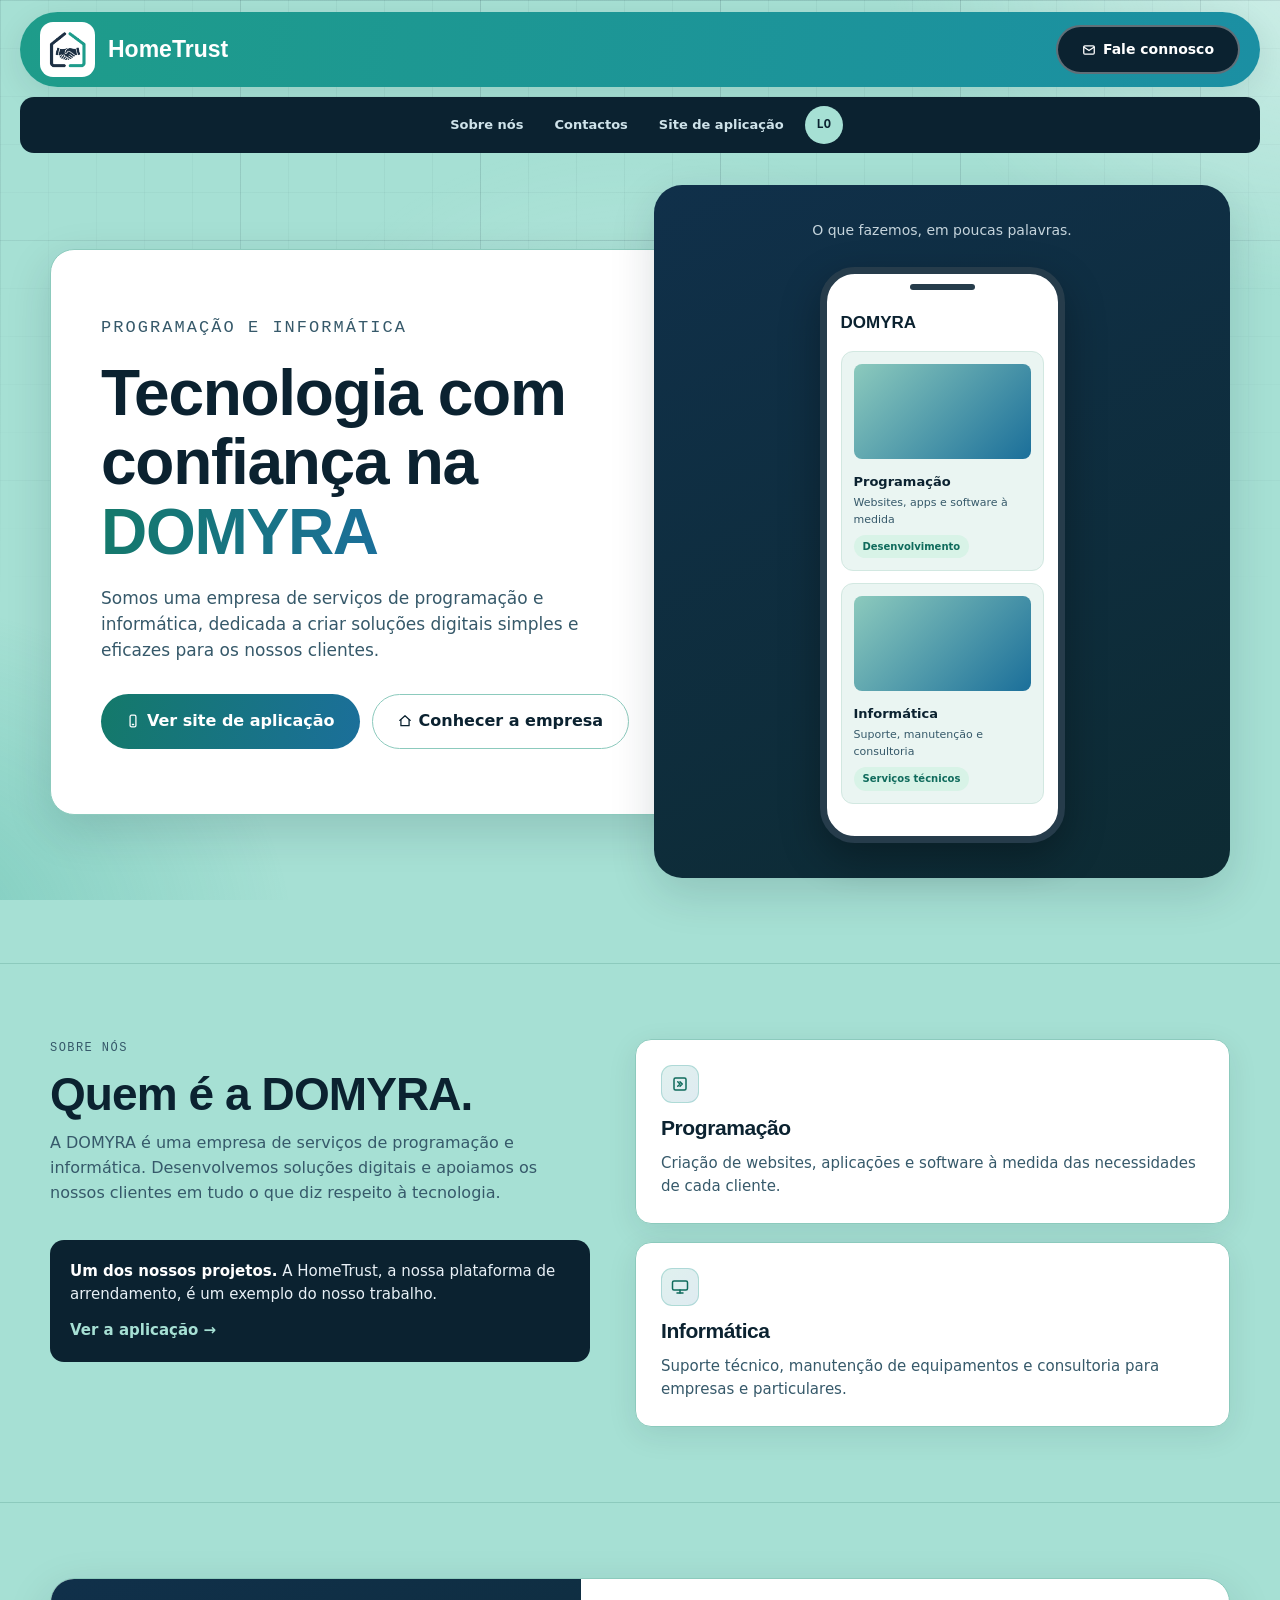
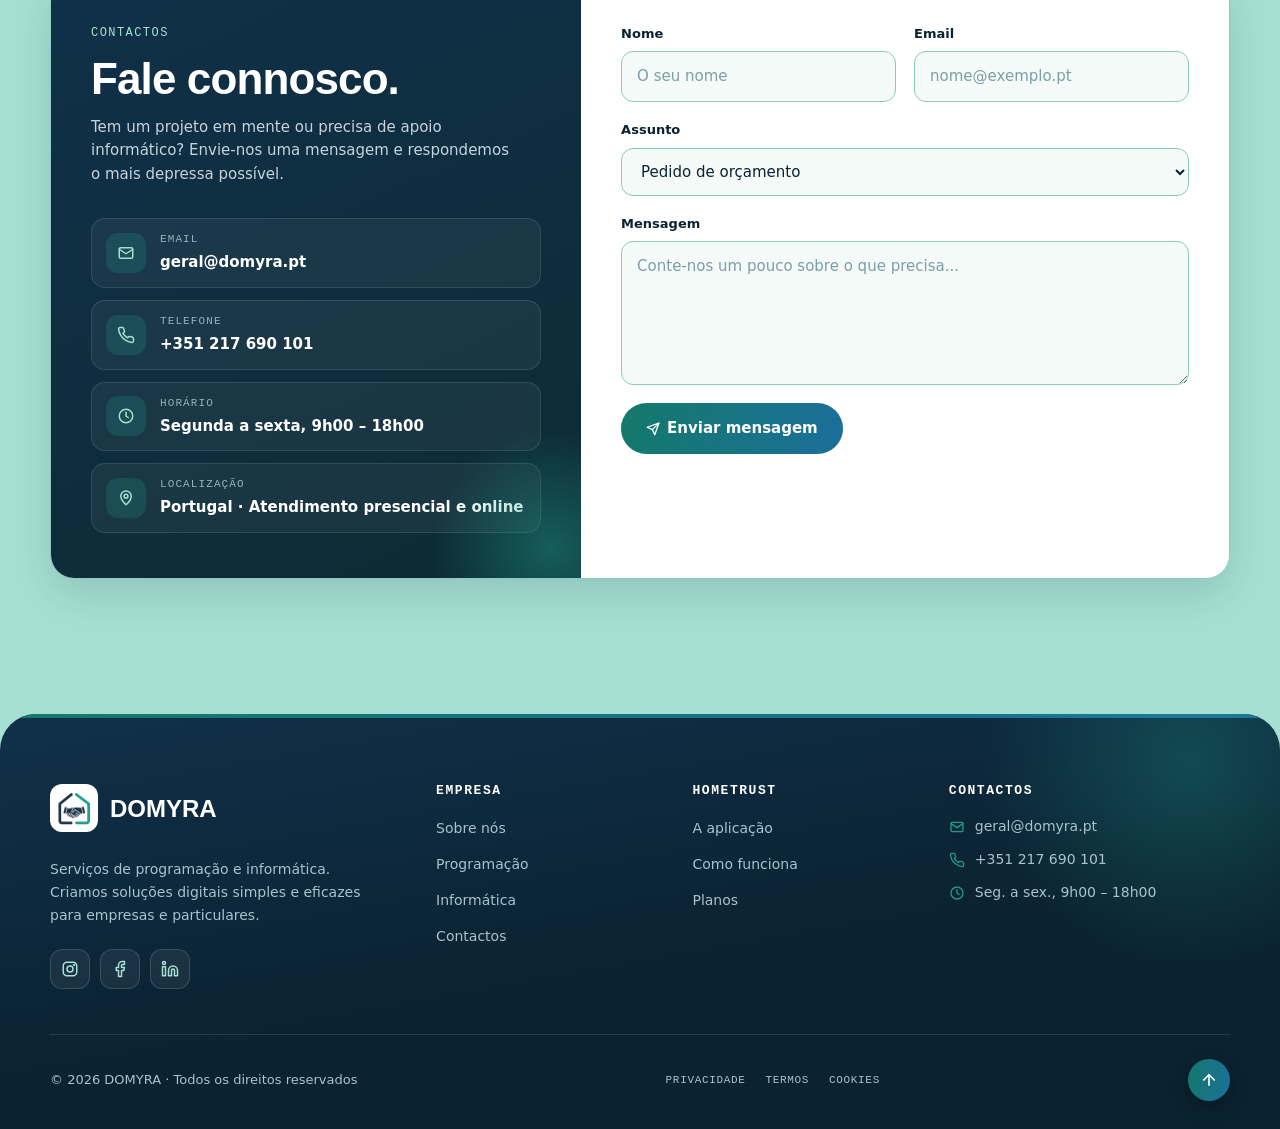
==== commit 8c1e2184: "adicionei o rodapé" ====
--- a/empresa.html
+++ b/empresa.html
@@ -351,7 +351,7 @@
                         </span>
                         <div>
                             <span class="contact-label">Telefone</span>
-                            <a href="tel:+351912345678">+351 217 690 101</a>
+                            <a href="tel:+351217690101">+351 217 690 101</a>
                         </div>
                     </li>
 
@@ -443,31 +443,132 @@
      10. RODAPÉ
 ================================================== -->
 
-<footer>
+<footer class="site-footer">
 
     <div class="footer-inner">
 
 
-        <div class="footer-logo">
-            <span class="brand-text">DOMYRA</span>
+        <!-- PARTE DE CIMA: MARCA + COLUNAS -->
+
+        <div class="footer-top">
+
+
+            <!-- MARCA -->
+
+            <div class="footer-brand">
+
+                <a href="#topo" class="footer-logo">
+                    <img
+                        src="Logotipo%20-%20HomeTrust%20-%20Sem%20fundo.png"
+                        alt="Logótipo DOMYRA"
+                    >
+                    <span>DOMYRA</span>
+                </a>
+
+                <p>
+                    Serviços de programação e informática.
+                    Criamos soluções digitais simples e
+                    eficazes para empresas e particulares.
+                </p>
+
+                <!-- Substituir "#" pelos links verdadeiros das redes sociais -->
+                <div class="footer-social">
+
+                    <a href="#" aria-label="Instagram">
+                        <svg viewBox="0 0 24 24" fill="none" stroke="currentColor" stroke-width="2" stroke-linecap="round" stroke-linejoin="round" aria-hidden="true"><rect x="3" y="3" width="18" height="18" rx="5"/><circle cx="12" cy="12" r="4"/><circle cx="17.5" cy="6.5" r="0.6" fill="currentColor"/></svg>
+                    </a>
+
+                    <a href="#" aria-label="Facebook">
+                        <svg viewBox="0 0 24 24" fill="none" stroke="currentColor" stroke-width="2" stroke-linecap="round" stroke-linejoin="round" aria-hidden="true"><path d="M18 2h-3a5 5 0 0 0-5 5v3H7v4h3v8h4v-8h3l1-4h-4V7a1 1 0 0 1 1-1h3z"/></svg>
+                    </a>
+
+                    <a href="#" aria-label="LinkedIn">
+                        <svg viewBox="0 0 24 24" fill="none" stroke="currentColor" stroke-width="2" stroke-linecap="round" stroke-linejoin="round" aria-hidden="true"><path d="M16 8a6 6 0 0 1 6 6v7h-4v-7a2 2 0 0 0-4 0v7h-4v-7a6 6 0 0 1 6-6z"/><rect x="2" y="9" width="4" height="12"/><circle cx="4" cy="4" r="2"/></svg>
+                    </a>
+
+                </div>
+
+            </div>
+
+
+            <!-- COLUNA: EMPRESA -->
+
+            <div class="footer-col">
+
+                <h4>Empresa</h4>
+
+                <ul>
+                    <li><a href="#sobre">Sobre nós</a></li>
+                    <li><a href="#sobre">Programação</a></li>
+                    <li><a href="#sobre">Informática</a></li>
+                    <li><a href="#contactos">Contactos</a></li>
+                </ul>
+
+            </div>
+
+
+            <!-- COLUNA: HOMETRUST -->
+
+            <div class="footer-col">
+
+                <h4>HomeTrust</h4>
+
+                <ul>
+                    <li><a href="index.html">A aplicação</a></li>
+                    <li><a href="index.html#como-funciona">Como funciona</a></li>
+                    <li><a href="index.html#planos">Planos</a></li>
+                </ul>
+
+            </div>
+
+
+            <!-- COLUNA: CONTACTOS -->
+
+            <div class="footer-col">
+
+                <h4>Contactos</h4>
+
+                <ul class="footer-contacts">
+
+                    <li>
+                        <svg viewBox="0 0 24 24" fill="none" stroke="currentColor" stroke-width="2" stroke-linecap="round" stroke-linejoin="round" aria-hidden="true"><rect x="3" y="5" width="18" height="14" rx="2"/><path d="m3 7 9 6 9-6"/></svg>
+                        <a href="mailto:geral@domyra.pt">geral@domyra.pt</a>
+                    </li>
+
+                    <li>
+                        <svg viewBox="0 0 24 24" fill="none" stroke="currentColor" stroke-width="2" stroke-linecap="round" stroke-linejoin="round" aria-hidden="true"><path d="M22 16.9v3a2 2 0 0 1-2.2 2 19.8 19.8 0 0 1-8.6-3.1 19.5 19.5 0 0 1-6-6A19.8 19.8 0 0 1 2.1 4.2 2 2 0 0 1 4.1 2h3a2 2 0 0 1 2 1.7c.1.9.4 1.8.7 2.7a2 2 0 0 1-.5 2.1L8 9.8a16 16 0 0 0 6 6l1.3-1.3a2 2 0 0 1 2.1-.4c.9.3 1.8.6 2.7.7a2 2 0 0 1 1.7 2z"/></svg>
+                        <a href="tel:+351217690101">+351 217 690 101</a>
+                    </li>
+
+                    <li>
+                        <svg viewBox="0 0 24 24" fill="none" stroke="currentColor" stroke-width="2" stroke-linecap="round" stroke-linejoin="round" aria-hidden="true"><circle cx="12" cy="12" r="9"/><path d="M12 7v5l3 2"/></svg>
+                        <span>Seg. a sex., 9h00 – 18h00</span>
+                    </li>
+
+                </ul>
+
+            </div>
+
+
         </div>
 
 
-        <div class="footer-links">
-
-            <a href="#sobre">Sobre nós</a>
-
-            <a href="index.html">A aplicação</a>
-
-            <a href="#contactos">Contactos</a>
-
-        </div>
-
-
-        <div class="footer-legal">
-
-            © 2026 DOMYRA · Privacidade · Termos ·
-            Informações da empresa
+
+        <!-- PARTE DE BAIXO: DIREITOS + VOLTAR AO TOPO -->
+
+        <div class="footer-bottom">
+
+            <p>© 2026 DOMYRA · Todos os direitos reservados</p>
+
+            <div class="footer-legal-links">
+                <span>Privacidade</span>
+                <span>Termos</span>
+                <span>Cookies</span>
+            </div>
+
+            <a href="#topo" class="footer-to-top" aria-label="Voltar ao topo">
+                <svg viewBox="0 0 24 24" fill="none" stroke="currentColor" stroke-width="2.2" stroke-linecap="round" stroke-linejoin="round" aria-hidden="true"><path d="M12 19V5"/><path d="m5 12 7-7 7 7"/></svg>
+            </a>
 
         </div>
 
--- a/style.css
+++ b/style.css
@@ -1574,6 +1574,7 @@
     color: #C5D4DC;
 
     overflow: hidden;
+    overflow: clip;
 }
 
 /* Brilho decorativo no canto */
@@ -1795,63 +1796,290 @@
    20. RODAPÉ
 ===================================================== */
 
-footer {
-    margin-top: 50px;
-
-    border-top: 1px solid var(--strong);
-
-    padding: 30px 20px;
-
-    color: var(--muted);
+.site-footer {
+    position: relative;
+
+    margin-top: 60px;
+
+    padding: 70px 20px 28px;
+
+    background: linear-gradient(
+        170deg,
+        #10304A,
+        #0B2230 60%
+    );
+
+    color: #A9C2CC;
+
+    border-radius: 36px 36px 0 0;
+
+    overflow: hidden;
+    overflow: clip;
+}
+
+/* Linha com o gradiente da marca no topo */
+
+.site-footer::before {
+    content: "";
+
+    position: absolute;
+    top: 0;
+    left: 0;
+    right: 0;
+
+    height: 4px;
+
+    background: var(--brand-gradient);
+}
+
+/* Brilho decorativo */
+
+.site-footer::after {
+    content: "";
+
+    position: absolute;
+    top: -160px;
+    right: -120px;
+
+    width: 420px;
+    height: 420px;
+
+    border-radius: 50%;
+
+    background: radial-gradient(
+        circle,
+        rgba(30,156,138,0.30),
+        transparent 70%
+    );
+
+    pointer-events: none;
 }
 
 .footer-inner {
+    position: relative;
+    z-index: 1;
+
     width: min(1180px, 100%);
     margin-inline: auto;
-
+}
+
+
+/* Parte de cima: marca + colunas */
+
+.footer-top {
+    display: grid;
+
+    grid-template-columns: 1.6fr 1fr 1fr 1.3fr;
+
+    gap: 40px;
+
+    padding-bottom: 45px;
+}
+
+.footer-logo {
+    display: inline-flex;
+    align-items: center;
+    gap: 12px;
+
+    font-family: var(--font-display);
+    font-weight: 800;
+    font-size: 24px;
+
+    color: #FFFFFF;
+
+    text-decoration: none;
+}
+
+.footer-logo img {
+    width: 48px;
+    height: 48px;
+
+    object-fit: contain;
+
+    background: #FFFFFF;
+
+    padding: 4px;
+
+    border-radius: 12px;
+}
+
+.footer-brand p {
+    margin-top: 18px;
+
+    max-width: 320px;
+
+    font-size: 14px;
+    line-height: 1.65;
+}
+
+
+/* Redes sociais */
+
+.footer-social {
+    display: flex;
+    gap: 10px;
+
+    margin-top: 22px;
+}
+
+.footer-social a {
+    width: 40px;
+    height: 40px;
+
+    display: flex;
+    align-items: center;
+    justify-content: center;
+
+    color: #A6E0D4;
+
+    background: rgba(255,255,255,0.06);
+
+    border: 1px solid rgba(166,224,212,0.18);
+    border-radius: 12px;
+
+    transition: background 0.25s ease, color 0.25s ease, transform 0.25s ease;
+}
+
+.footer-social a:hover {
+    background: var(--action-light);
+    color: #FFFFFF;
+    transform: translateY(-3px);
+}
+
+.footer-social svg {
+    width: 18px;
+    height: 18px;
+}
+
+
+/* Colunas de links */
+
+.footer-col h4 {
+    font-size: 13px;
+    font-family: var(--font-mono);
+    font-weight: 600;
+    letter-spacing: 0.12em;
+    text-transform: uppercase;
+
+    color: #FFFFFF;
+
+    margin-bottom: 18px;
+}
+
+.footer-col ul {
+    list-style: none;
+
+    padding: 0;
+    margin: 0;
+
+    display: grid;
+    gap: 11px;
+}
+
+.footer-col a {
+    position: relative;
+
+    color: #A9C2CC;
+
+    font-size: 14px;
+
+    text-decoration: none;
+
+    transition: color 0.2s ease;
+}
+
+.footer-col a:hover {
+    color: #A6E0D4;
+}
+
+/* Contactos com ícone */
+
+.footer-contacts li {
+    display: flex;
+    align-items: center;
+    gap: 10px;
+
+    font-size: 14px;
+}
+
+.footer-contacts svg {
+    width: 16px;
+    height: 16px;
+
+    flex-shrink: 0;
+
+    color: var(--action-light);
+}
+
+
+/* Parte de baixo */
+
+.footer-bottom {
     display: flex;
     align-items: center;
     justify-content: space-between;
-
     gap: 20px;
-    flex-wrap: wrap;
-}
-
-.footer-logo {
-    font-family: var(--font-display);
-    font-weight: 800;
-    font-size: 20px;
-}
-
-.footer-links {
+
+    padding-top: 24px;
+
+    border-top: 1px solid rgba(166,224,212,0.15);
+
+    font-size: 13px;
+}
+
+.footer-bottom a {
+    color: #A6E0D4;
+    font-weight: 600;
+    text-decoration: none;
+}
+
+.footer-bottom a:hover {
+    color: #FFFFFF;
+}
+
+.footer-legal-links {
     display: flex;
-    flex-wrap: wrap;
-    gap: 18px;
-}
-
-.footer-links a {
-    color: var(--muted);
-    font-size: 13px;
-    text-decoration: none;
-}
-
-.footer-links a:hover {
-    color: var(--action);
-}
-
-.footer-legal {
-    width: 100%;
-
-    padding-top: 20px;
-    margin-top: 10px;
-
-    border-top: 1px solid var(--line);
+    gap: 20px;
 
     font-family: var(--font-mono);
     font-size: 11px;
-
-    text-align: center;
-}
+    letter-spacing: 0.06em;
+    text-transform: uppercase;
+}
+
+
+/* Botão voltar ao topo */
+
+.footer-bottom .footer-to-top {
+    width: 42px;
+    height: 42px;
+
+    flex-shrink: 0;
+
+    display: flex;
+    align-items: center;
+    justify-content: center;
+
+    background: var(--brand-gradient);
+    color: #FFFFFF;
+
+    border-radius: 50%;
+
+    box-shadow: 0 8px 20px rgba(0,0,0,0.25);
+
+    transition: transform 0.3s ease, box-shadow 0.3s ease;
+}
+
+.footer-bottom .footer-to-top:hover {
+    transform: translateY(-4px);
+    box-shadow: 0 12px 26px rgba(0,0,0,0.35);
+}
+
+.footer-to-top svg {
+    width: 18px;
+    height: 18px;
+}
+
 
 
 /* =====================================================
@@ -1888,6 +2116,14 @@
 
     .contact-card {
         grid-template-columns: 1fr;
+    }
+
+    .footer-top {
+        grid-template-columns: repeat(3, minmax(0, 1fr));
+    }
+
+    .footer-brand {
+        grid-column: 1 / -1;
     }
 
 }
@@ -2036,13 +2272,24 @@
         justify-self: stretch;
     }
 
-    .footer-inner {
+    .site-footer {
+        padding: 50px 18px 24px;
+        border-radius: 26px 26px 0 0;
+    }
+
+    .footer-top {
+        grid-template-columns: repeat(2, minmax(0, 1fr));
+        gap: 32px 20px;
+    }
+
+    .footer-col:last-child {
+        grid-column: 1 / -1;
+    }
+
+    .footer-bottom {
         flex-direction: column;
         text-align: center;
-    }
-
-    .footer-links {
-        justify-content: center;
-    }
-
-}
+        gap: 14px;
+    }
+
+}
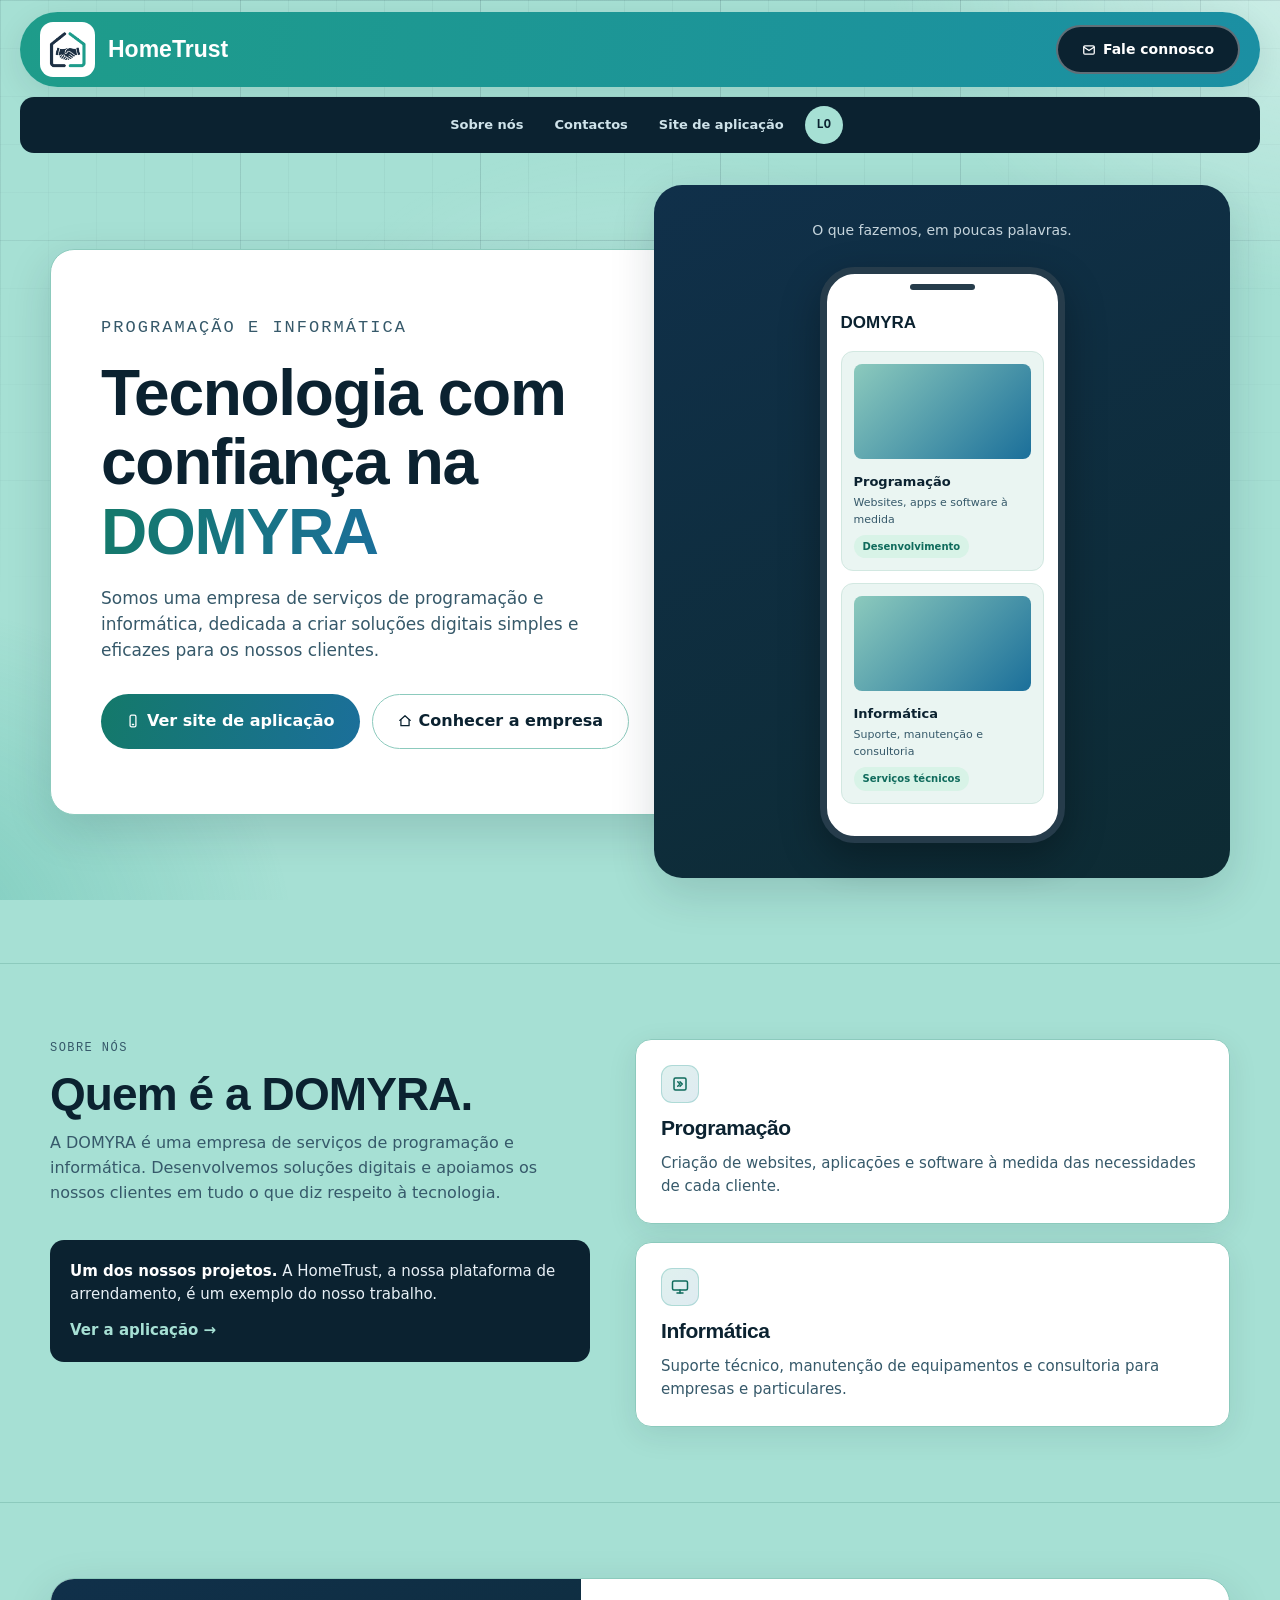
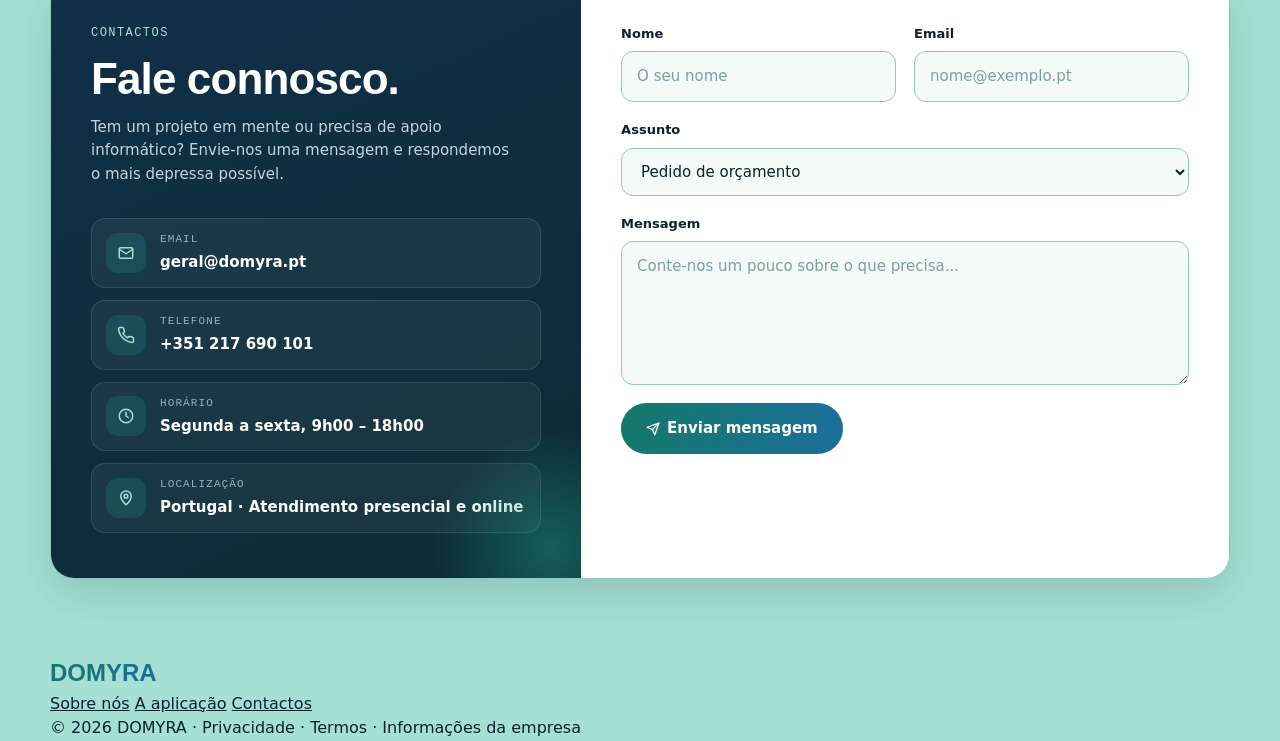
==== commit b5bb266d: "." ====
--- a/empresa.html
+++ b/empresa.html
@@ -351,7 +351,7 @@
                         </span>
                         <div>
                             <span class="contact-label">Telefone</span>
-                            <a href="tel:+351217690101">+351 217 690 101</a>
+                            <a href="tel:+351912345678">+351 217 690 101</a>
                         </div>
                     </li>
 
@@ -443,132 +443,31 @@
      10. RODAPÉ
 ================================================== -->
 
-<footer class="site-footer">
+<footer>
 
     <div class="footer-inner">
 
 
-        <!-- PARTE DE CIMA: MARCA + COLUNAS -->
-
-        <div class="footer-top">
-
-
-            <!-- MARCA -->
-
-            <div class="footer-brand">
-
-                <a href="#topo" class="footer-logo">
-                    <img
-                        src="Logotipo%20-%20HomeTrust%20-%20Sem%20fundo.png"
-                        alt="Logótipo DOMYRA"
-                    >
-                    <span>DOMYRA</span>
-                </a>
-
-                <p>
-                    Serviços de programação e informática.
-                    Criamos soluções digitais simples e
-                    eficazes para empresas e particulares.
-                </p>
-
-                <!-- Substituir "#" pelos links verdadeiros das redes sociais -->
-                <div class="footer-social">
-
-                    <a href="#" aria-label="Instagram">
-                        <svg viewBox="0 0 24 24" fill="none" stroke="currentColor" stroke-width="2" stroke-linecap="round" stroke-linejoin="round" aria-hidden="true"><rect x="3" y="3" width="18" height="18" rx="5"/><circle cx="12" cy="12" r="4"/><circle cx="17.5" cy="6.5" r="0.6" fill="currentColor"/></svg>
-                    </a>
-
-                    <a href="#" aria-label="Facebook">
-                        <svg viewBox="0 0 24 24" fill="none" stroke="currentColor" stroke-width="2" stroke-linecap="round" stroke-linejoin="round" aria-hidden="true"><path d="M18 2h-3a5 5 0 0 0-5 5v3H7v4h3v8h4v-8h3l1-4h-4V7a1 1 0 0 1 1-1h3z"/></svg>
-                    </a>
-
-                    <a href="#" aria-label="LinkedIn">
-                        <svg viewBox="0 0 24 24" fill="none" stroke="currentColor" stroke-width="2" stroke-linecap="round" stroke-linejoin="round" aria-hidden="true"><path d="M16 8a6 6 0 0 1 6 6v7h-4v-7a2 2 0 0 0-4 0v7h-4v-7a6 6 0 0 1 6-6z"/><rect x="2" y="9" width="4" height="12"/><circle cx="4" cy="4" r="2"/></svg>
-                    </a>
-
-                </div>
-
-            </div>
-
-
-            <!-- COLUNA: EMPRESA -->
-
-            <div class="footer-col">
-
-                <h4>Empresa</h4>
-
-                <ul>
-                    <li><a href="#sobre">Sobre nós</a></li>
-                    <li><a href="#sobre">Programação</a></li>
-                    <li><a href="#sobre">Informática</a></li>
-                    <li><a href="#contactos">Contactos</a></li>
-                </ul>
-
-            </div>
-
-
-            <!-- COLUNA: HOMETRUST -->
-
-            <div class="footer-col">
-
-                <h4>HomeTrust</h4>
-
-                <ul>
-                    <li><a href="index.html">A aplicação</a></li>
-                    <li><a href="index.html#como-funciona">Como funciona</a></li>
-                    <li><a href="index.html#planos">Planos</a></li>
-                </ul>
-
-            </div>
-
-
-            <!-- COLUNA: CONTACTOS -->
-
-            <div class="footer-col">
-
-                <h4>Contactos</h4>
-
-                <ul class="footer-contacts">
-
-                    <li>
-                        <svg viewBox="0 0 24 24" fill="none" stroke="currentColor" stroke-width="2" stroke-linecap="round" stroke-linejoin="round" aria-hidden="true"><rect x="3" y="5" width="18" height="14" rx="2"/><path d="m3 7 9 6 9-6"/></svg>
-                        <a href="mailto:geral@domyra.pt">geral@domyra.pt</a>
-                    </li>
-
-                    <li>
-                        <svg viewBox="0 0 24 24" fill="none" stroke="currentColor" stroke-width="2" stroke-linecap="round" stroke-linejoin="round" aria-hidden="true"><path d="M22 16.9v3a2 2 0 0 1-2.2 2 19.8 19.8 0 0 1-8.6-3.1 19.5 19.5 0 0 1-6-6A19.8 19.8 0 0 1 2.1 4.2 2 2 0 0 1 4.1 2h3a2 2 0 0 1 2 1.7c.1.9.4 1.8.7 2.7a2 2 0 0 1-.5 2.1L8 9.8a16 16 0 0 0 6 6l1.3-1.3a2 2 0 0 1 2.1-.4c.9.3 1.8.6 2.7.7a2 2 0 0 1 1.7 2z"/></svg>
-                        <a href="tel:+351217690101">+351 217 690 101</a>
-                    </li>
-
-                    <li>
-                        <svg viewBox="0 0 24 24" fill="none" stroke="currentColor" stroke-width="2" stroke-linecap="round" stroke-linejoin="round" aria-hidden="true"><circle cx="12" cy="12" r="9"/><path d="M12 7v5l3 2"/></svg>
-                        <span>Seg. a sex., 9h00 – 18h00</span>
-                    </li>
-
-                </ul>
-
-            </div>
-
-
-        </div>
-
-
-
-        <!-- PARTE DE BAIXO: DIREITOS + VOLTAR AO TOPO -->
-
-        <div class="footer-bottom">
-
-            <p>© 2026 DOMYRA · Todos os direitos reservados</p>
-
-            <div class="footer-legal-links">
-                <span>Privacidade</span>
-                <span>Termos</span>
-                <span>Cookies</span>
-            </div>
-
-            <a href="#topo" class="footer-to-top" aria-label="Voltar ao topo">
-                <svg viewBox="0 0 24 24" fill="none" stroke="currentColor" stroke-width="2.2" stroke-linecap="round" stroke-linejoin="round" aria-hidden="true"><path d="M12 19V5"/><path d="m5 12 7-7 7 7"/></svg>
-            </a>
+        <div class="footer-logo">
+            <span class="brand-text">DOMYRA</span>
+        </div>
+
+
+        <div class="footer-links">
+
+            <a href="#sobre">Sobre nós</a>
+
+            <a href="index.html">A aplicação</a>
+
+            <a href="#contactos">Contactos</a>
+
+        </div>
+
+
+        <div class="footer-legal">
+
+            © 2026 DOMYRA · Privacidade · Termos ·
+            Informações da empresa
 
         </div>
 
